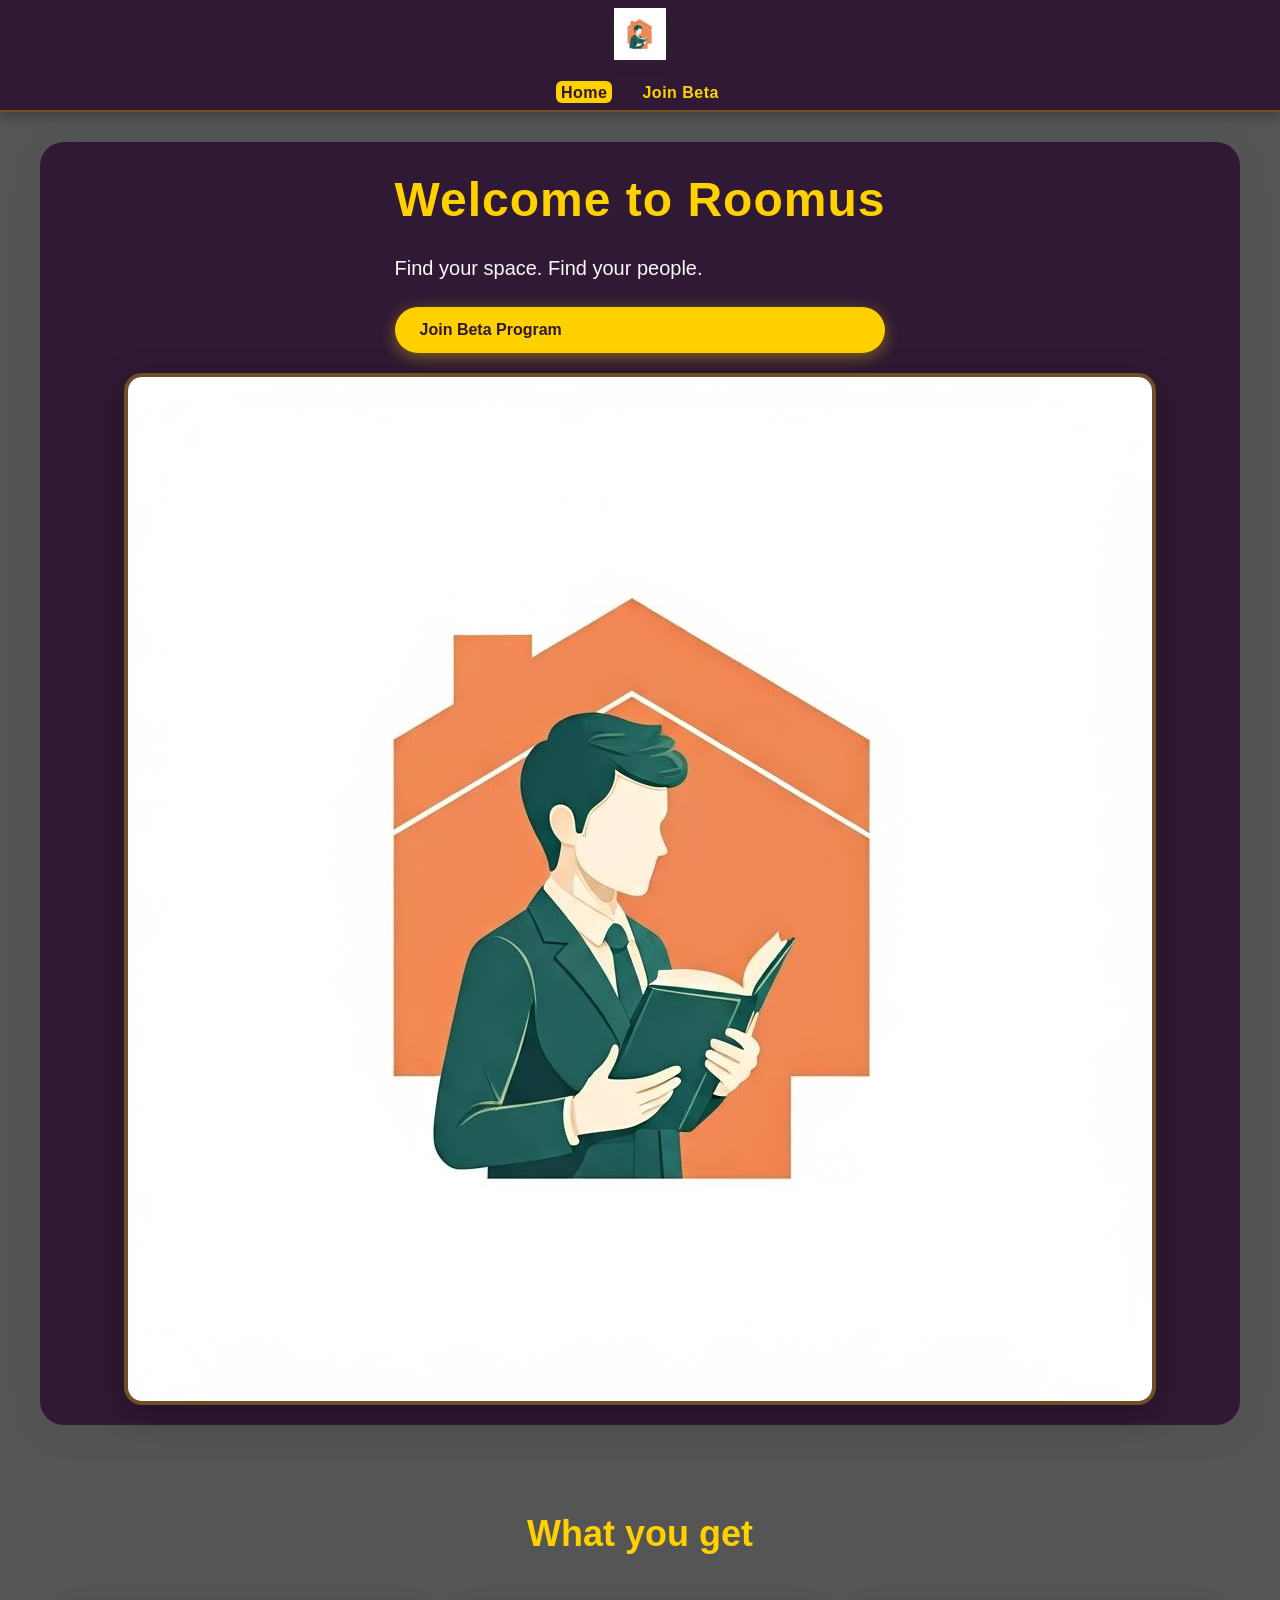
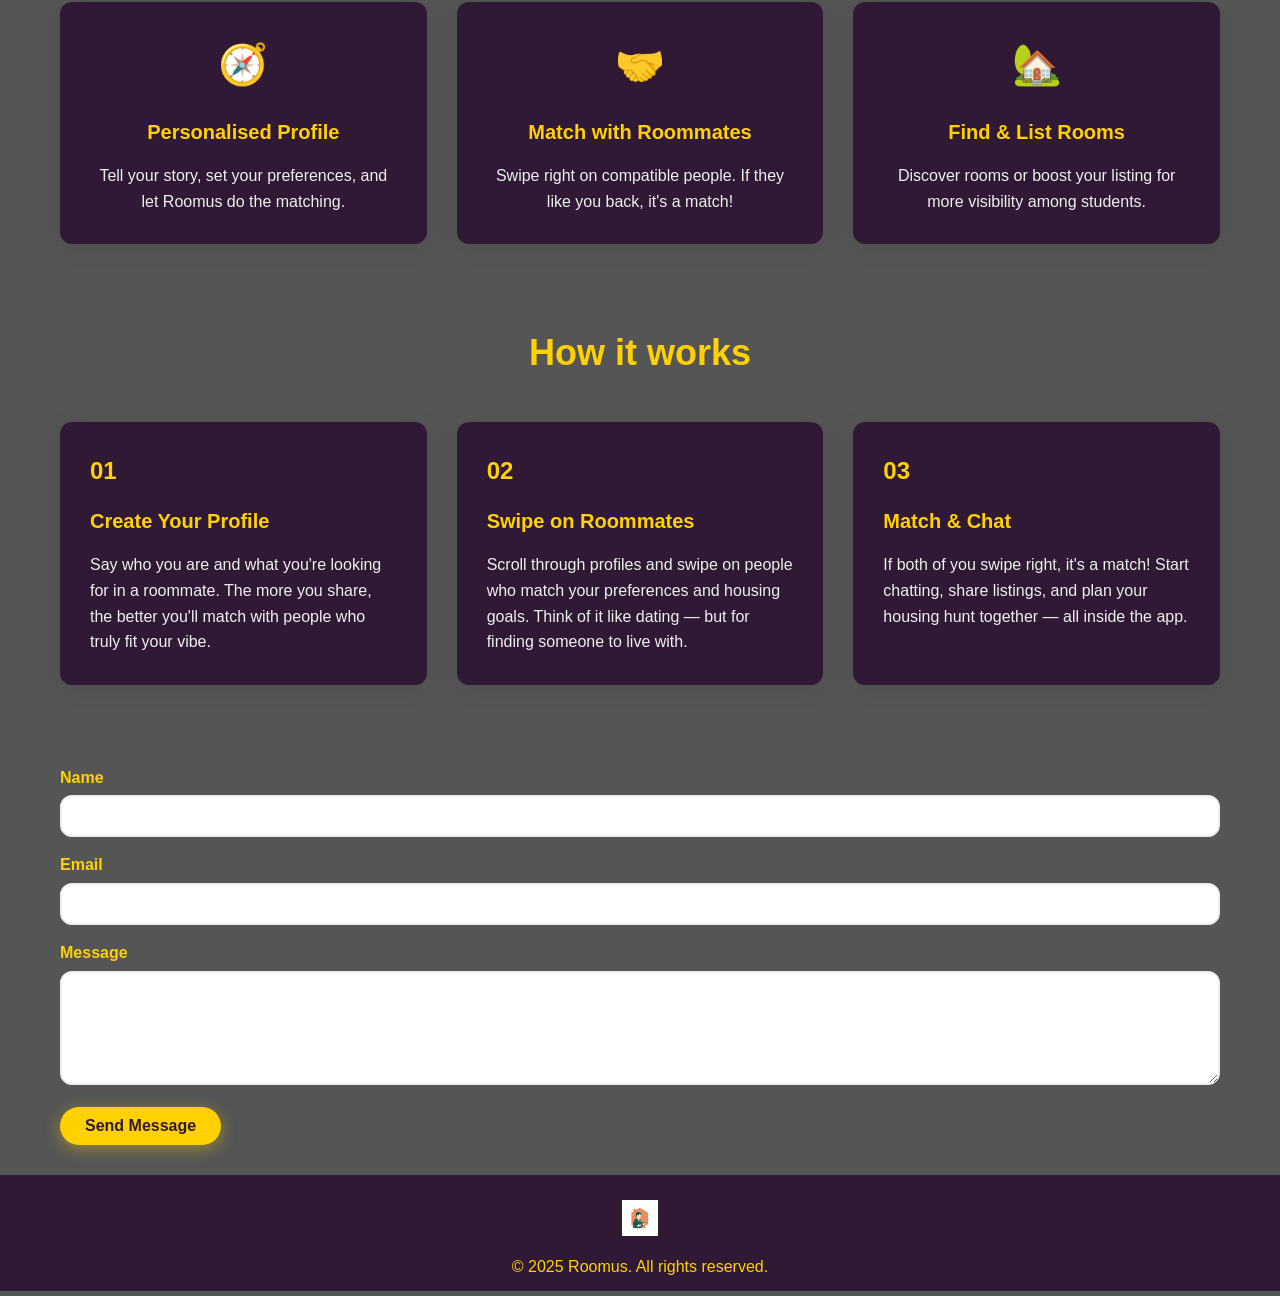
==== index.html @ a1d28437 "alles" ====
<!DOCTYPE html>
<html lang="en">
<head>
    <meta charset="UTF-8">
    <meta name="viewport" content="width=device-width, initial-scale=1.0">
    <title>Roomus | Home</title>
    <link rel="stylesheet" href="css/universal.css">
    <link rel="stylesheet" href="css/style.css">
</head>
<body>
    <header>
        <nav>
            <a href="index.html" class="logo">
                <img src="assets/sample_0 (2).jpg" alt="Roomus Logo">
            </a>
            <ul>
                <li><a href="index.html" class="active">Home</a></li>
                <li><a href="pages/joinbeta.html">Join Beta</a></li>
            </ul>
        </nav>
    </header>
    <main>
        <section class="hero">
            <div class="hero-content">
                <h1>Welcome to Roomus</h1>
                <p>Find your space. Find your people.</p>
                <a href="pages/joinbeta.html" class="cta-btn">Join Beta Program</a>
            </div>
            <img src="assets/sample_0 (2).jpg" alt="Modern Interior" class="hero-img">
        </section>

        <section class="features-section">
            <h2>What you get</h2>

            <div class="features-grid">
                <div class="feature-card">
                    <span class="feature-emoji">🧭</span>
                    <h4>Personalised Profile</h4>
                    <p>Tell your story, set your preferences, and let Roomus do the matching.</p>
                </div>
                <div class="feature-card">
                    <span class="feature-emoji">🤝</span>
                    <h4>Match with Roommates</h4>
                    <p>Swipe right on compatible people. If they like you back, it's a match!</p>
                </div>
                <div class="feature-card">
                    <span class="feature-emoji">🏡</span>
                    <h4>Find & List Rooms</h4>
                    <p>Discover rooms or boost your listing for more visibility among students.</p>
                </div>
            </div>
        </section>

        <section class="how-it-works">
            <h2>How it works</h2>
            <div class="steps-grid">
                <div class="step-card">
                    <div class="step-number">01</div>
                    <h4>Create Your Profile</h4>
                    <p>Say who you are and what you're looking for in a roommate. The more you share, the better you'll match with people who truly fit your vibe.</p>
                </div>
                <div class="step-card">
                    <div class="step-number">02</div>
                    <h4>Swipe on Roommates</h4>
                    <p>Scroll through profiles and swipe on people who match your preferences and housing goals. Think of it like dating — but for finding someone to live with.</p>
                </div>
                <div class="step-card">
                    <div class="step-number">03</div>
                    <h4>Match & Chat</h4>
                    <p>If both of you swipe right, it's a match! Start chatting, share listings, and plan your housing hunt together — all inside the app.</p>
                </div>
            </div>
        </section>

        <section class="contact-content">
            <div class="contact-form">
                <form id="contact-form">
                    <div class="form-group">
                        <label for="name">Name</label>
                        <input type="text" id="name" name="name" required>
                    </div>
                    <div class="form-group">
                        <label for="email-contact">Email</label>
                        <input type="email" id="email-contact" name="email" required>
                    </div>
                    <div class="form-group">
                        <label for="message">Message</label>
                        <textarea id="message" name="message" rows="5" required></textarea>
                    </div>
                    <button type="submit" class="cta-btn">Send Message</button>
                </form>
            </div>
        </section>
    </main>
    <footer>
        <img src="assets/sample_0 (2).jpg" alt="Roomus Logo" class="footer-logo">
        <p>&copy; 2025 Roomus. All rights reserved.</p>
    </footer>
    <script src="js/main.js" defer></script>
</body>
</html>
---- css/universal.css ----
:root {
    --primary: #ffd100;    /* Dark Blue */
    --accent: #ffd100;     /* Vibrant Yellow */
    --secondary: #4a1d96;  /* Deep Purple */
    --bg: #f9f9f9;
    --text: #ffd100;
    --white: #301934;
    --radius: 1.2rem;
    --shadow: 0 0.4rem 2.4rem rgba(0,0,0,0.08);
    --font-main: 'Segoe UI', Arial, sans-serif;
}

*,
*::before,
*::after {
    margin: 0;
    padding: 0;
    box-sizing: border-box;
}

html {
    font-size: 62.5%; /* Makes 1rem = 10px */
    scroll-behavior: smooth;
}

body {
    font-family: var(--font-main);
    background: #555555;
    color: var(--text);
    line-height: 1.6;
    font-size: 1.6rem;
    min-height: 100vh;
}

img {
    max-width: 100%;
    height: auto;
}

header {
    position: sticky;
    top: 0;
    z-index: 1000;
    background: var(--white);
}
---- css/style.css ----
header {
    box-shadow: 0 0.4rem 1.2rem rgba(0, 0, 0, 0.3);
    padding: 0.5rem 0;
    border-bottom: 0.2rem solid rgba(255, 209, 0, 0.3);
}

nav {
    max-width: 120rem;
    margin: 0 auto;
    display: flex;
    align-items: center;
    justify-content: space-between;
    padding: 0 2rem;
}

.logo img {
    height: 5.2rem;
    filter: drop-shadow(0 0.2rem 0.8rem rgba(47, 47, 47, 0.08));
}

nav ul {
    list-style: none;
    display: flex;
    gap: 2.5rem;
}

nav a {
    text-decoration: none;
    color: var(--accent);
    font-weight: 600;
    font-size: 1.6rem;
    letter-spacing: 0.05rem;
    padding: 0.25rem 0.5rem;
    border-radius: 0.6rem;
    transition: color 0.2s, background 0.2s;
}

nav a.active,
nav a:hover {
    color: #301934;
    background: var(--accent);
}

.hero {
    display: flex;
    align-items: center;
    justify-content: space-between;
    max-width: 120rem;
    margin: 3rem auto 2rem;
    background: var(--white);
    border-radius: 2.4rem;
    box-shadow: 0 0.8rem 3.2rem rgba(47, 47, 47, 0.10);
    padding: 3rem 2.5rem;
    gap: 3rem;
}

.hero-content {
    flex: 1;
    display: flex;
    flex-direction: column;
    justify-content: center;
}

.hero-content h1 {
    font-size: 4.8rem;
    margin-bottom: 1.2rem;
    font-weight: 800;
    letter-spacing: 0.1rem;
    color: var(--primary);
}

.hero-content p {
    font-size: 2rem;
    margin-bottom: 2.2rem;
    color: #f9f9f9;
    max-width: 50rem;
    line-height: 1.7;
}

.hero-content .cta-btn {
    display: inline-block;
    width: auto;
}

.cta-btn {
    background: var(--accent);
    color: #301934;
    padding: 1rem 2.5rem;
    border: none;
    border-radius: 3.2rem;
    font-size: 1.6rem;
    font-weight: bold;
    text-decoration: none;
    box-shadow: 0 0.4rem 1.6rem rgba(255, 209, 0, 0.4);
    transition: all 0.2s;
    cursor: pointer;
}

.cta-btn:hover {
    transform: translateY(-0.2rem);
    box-shadow: 0 0.6rem 2rem rgba(255, 209, 0, 0.6);
    background: #ffdb33;
}

.hero-img {
    flex: 1;
    max-width: 42rem;
    border-radius: 1.8rem;
    box-shadow: 0 0.8rem 3.2rem rgba(0, 0, 0, 0.3);
    border: 0.4rem solid rgba(255, 209, 0, 0.3);
}

/* Page Headers */
.page-header {
    text-align: center;
    padding: 4rem 2rem;
    background: var(--primary);
    color: var(--white);
    margin-bottom: 3rem;
}

.page-header h1 {
    font-size: 4rem;
    margin-bottom: 1rem;
}

.page-header p {
    font-size: 1.8rem;
}


/* Contact Form */
.contact-content {
    display: grid;
    max-width: 120rem;
    margin: 0 auto;
    padding: 0 2rem;
}


.form-group {
    margin-bottom: 1.5rem;
}

.form-group label {
    display: block;
    margin-bottom: 0.5rem;
    font-size: 1.6rem;
    font-weight: 600;
}

.form-group input,
.form-group textarea {
    width: 100%;
    padding: 1rem;
    border: 0.2rem solid #eee;
    border-radius: var(--radius);
    font-size: 1.6rem;
    background: #fff;
    color: #333;
}

footer {
    background: var(--white);
    color: var(text);
    text-align: center;
    padding: 2.5rem 0 1.2rem;
    margin-top: 3rem;
}

.footer-logo {
    height: 3.6rem;
    margin-bottom: 1rem;
}

/* Beta Form Styles */
.beta-content {
    max-width: 80rem;
    margin: 0 auto;
    padding: 0 2rem;
}

.beta-form {
    background: var(--white);
    padding: 3rem;
    border-radius: var(--radius);
    box-shadow: var(--shadow);
}

.form-intro {
    font-size: 1.8rem;
    color: #f0f0f0;
    margin-bottom: 2.5rem;
}

.beta-form .form-group {
    margin-bottom: 2rem;
}

.beta-form label {
    display: block;
    margin-bottom: 0.8rem;
    font-size: 1.6rem;
    font-weight: 600;
    color: var(--accent);
}

.beta-form input,
.beta-form select,
.beta-form textarea {
    width: 100%;
    padding: 1.2rem;
    border: 0.2rem solid #eee;
    border-radius: var(--radius);
    font-size: 1.6rem;
    transition: border-color 0.2s;
    background: #fff;
    color: #333;
}

.beta-form select {
    background-color: #fff;
    cursor: pointer;
}

.beta-form input:focus,
.beta-form select:focus,
.beta-form textarea:focus {
    outline: none;
    border-color: var(--accent);
}

.beta-form .cta-btn {
    width: 100%;
    margin-top: 1rem;
    padding: 1.5rem;
    font-size: 1.8rem;
}

/* Preview Section */
.preview-section {
    max-width: 120rem;
    margin: 6rem auto;
    text-align: center;
    padding: 0 2rem;
}

.preview-header h2 {
    color: var(--secondary);
    font-size: 2.4rem;
    margin-bottom: 1.6rem;
}

.preview-titles h3 {
    font-size: 4rem;
    color: var(--primary);
    line-height: 1.2;
    margin-bottom: 1rem;
}

.preview-header p {
    font-size: 2rem;
    color: #555;
    margin-bottom: 2.5rem;
}

/* Features Section */
.features-section {
    max-width: 120rem;
    margin: 8rem auto;
    padding: 0 2rem;
    text-align: center;
}

.features-section h2 {
    font-size: 3.6rem;
    color: var(--primary);
    margin-bottom: 1rem;
}

.features-section h3 {
    font-size: 2rem;
    color: var(--secondary);
    margin-bottom: 4rem;
}

.features-grid {
    display: grid;
    grid-template-columns: repeat(auto-fit, minmax(28rem, 1fr));
    gap: 3rem;
    margin-top: 4rem;
}

.feature-card {
    background: var(--white);
    padding: 3rem;
    border-radius: var(--radius);
    box-shadow: var(--shadow);
    transition: transform 0.2s;
}

.feature-card:hover {
    transform: translateY(-0.5rem);
}

.feature-emoji {
    font-size: 4rem;
    margin-bottom: 2rem;
    display: block;
}

.feature-card h4 {
    font-size: 2rem;
    color: var(--accent);
    margin-bottom: 1.5rem;
}

.feature-card p {
    font-size: 1.6rem;
    color: #f0f0f0;
}

/* How it works Section */
.how-it-works {
    max-width: 120rem;
    margin: 8rem auto;
    padding: 0 2rem;
    text-align: center;
}

.how-it-works h2 {
    font-size: 3.6rem;
    color: var(--primary);
    margin-bottom: 1rem;
}

.how-it-works h3 {
    font-size: 2rem;
    color: var(--secondary);
    margin-bottom: 4rem;
}

.steps-grid {
    display: grid;
    grid-template-columns: repeat(auto-fit, minmax(30rem, 1fr));
    gap: 3rem;
    margin-top: 4rem;
}

.step-card {
    background: var(--white);
    padding: 3rem;
    border-radius: var(--radius);
    box-shadow: var(--shadow);
    text-align: left;
}

.step-number {
    font-size: 2.4rem;
    font-weight: 800;
    color: var(--accent);
    margin-bottom: 1.5rem;
}

.step-card h4 {
    font-size: 2rem;
    color: var(--accent);
    margin-bottom: 1.5rem;
}

.step-card p {
    font-size: 1.6rem;
    color: #f0f0f0;
    line-height: 1.6;
}

@media (max-width: 90rem) { /* 900px */
    .hero {
        flex-direction: column;
        padding: 2rem 1rem;
        gap: 2rem;
    }
    
    .hero-img {
        max-width: 100%;
    }
    
    nav {
        flex-direction: column;
        gap: 1rem;
        padding: 0 1rem;
    }
}

@media (max-width: 76.8rem) { /* 768px */
    .contact-content {
        grid-template-columns: 1fr;
    }
    
    .services-grid {
        grid-template-columns: 1fr;
    }
    
    html {
        font-size: 56.25%; /* Makes 1rem = 9px */
    }
}

@media (max-width: 48rem) { /* 480px */
    html {
        font-size: 50%; /* Makes 1rem = 8px */
    }
}
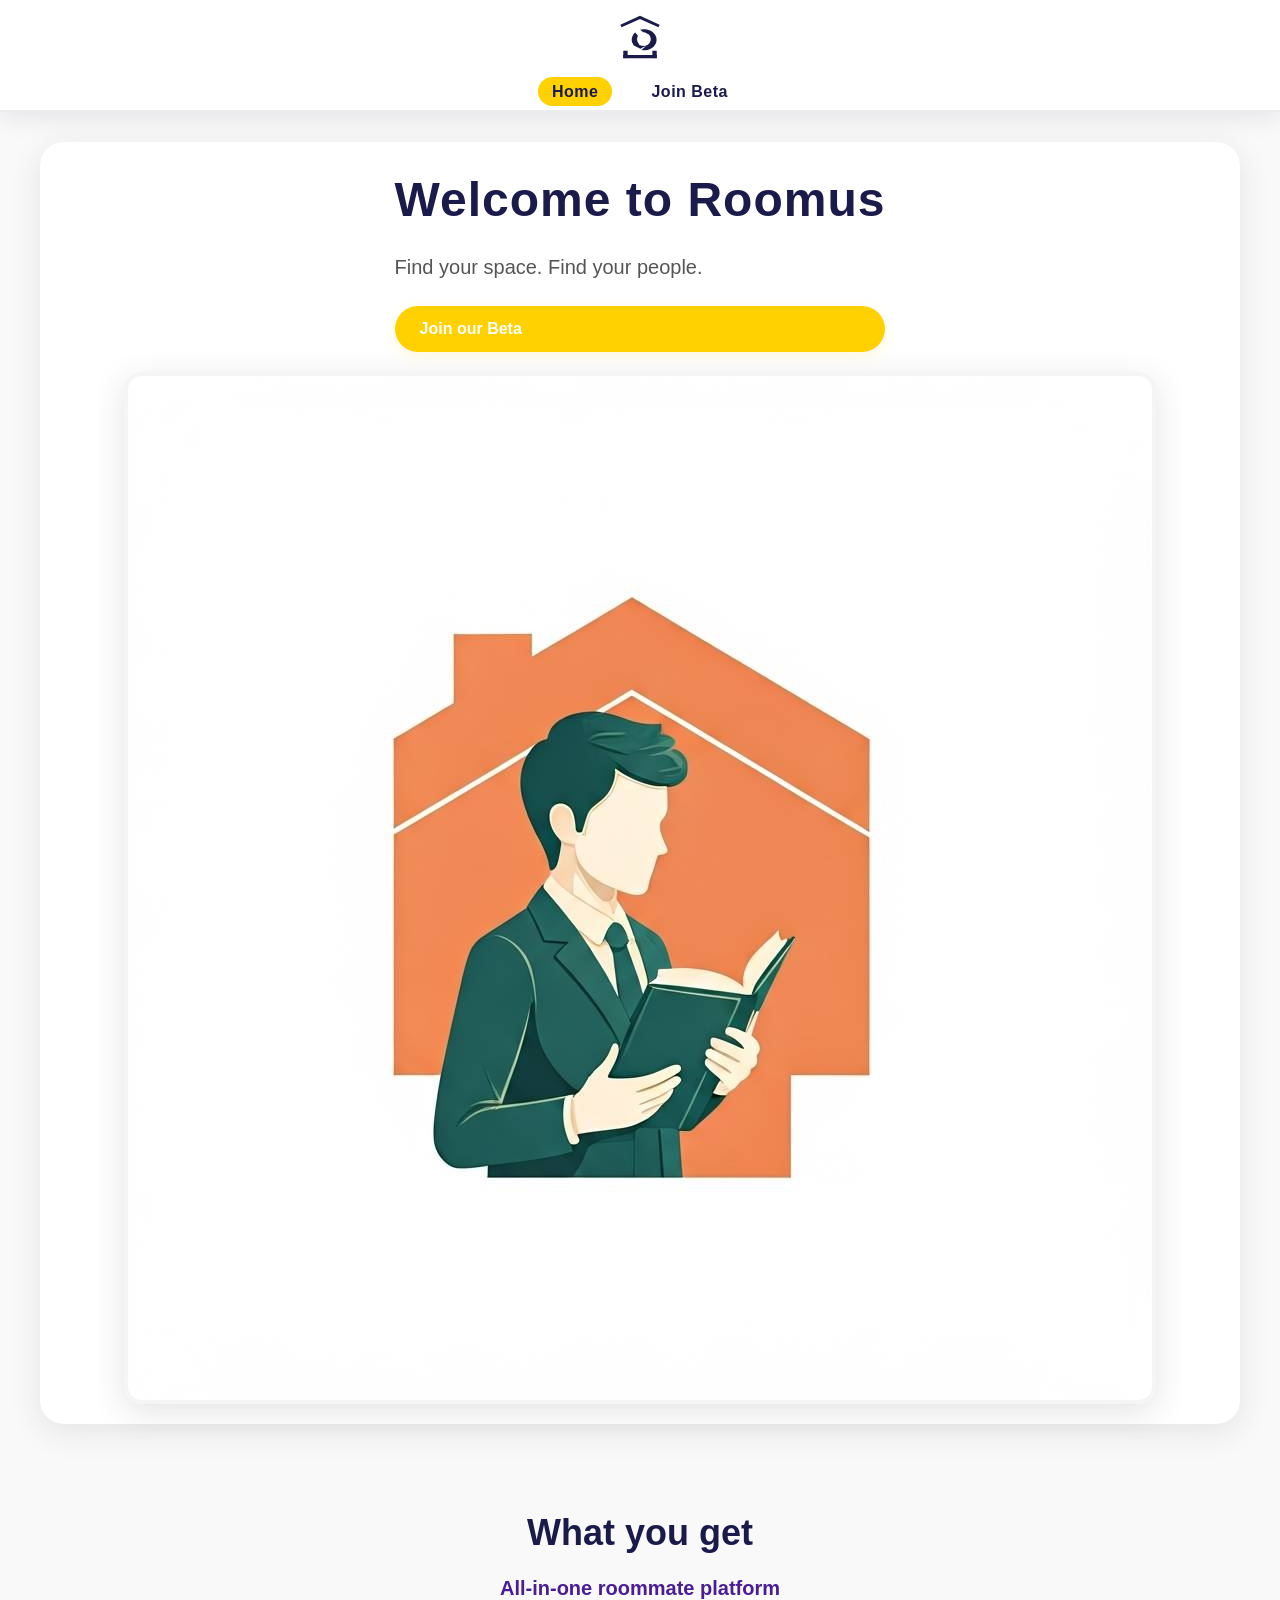
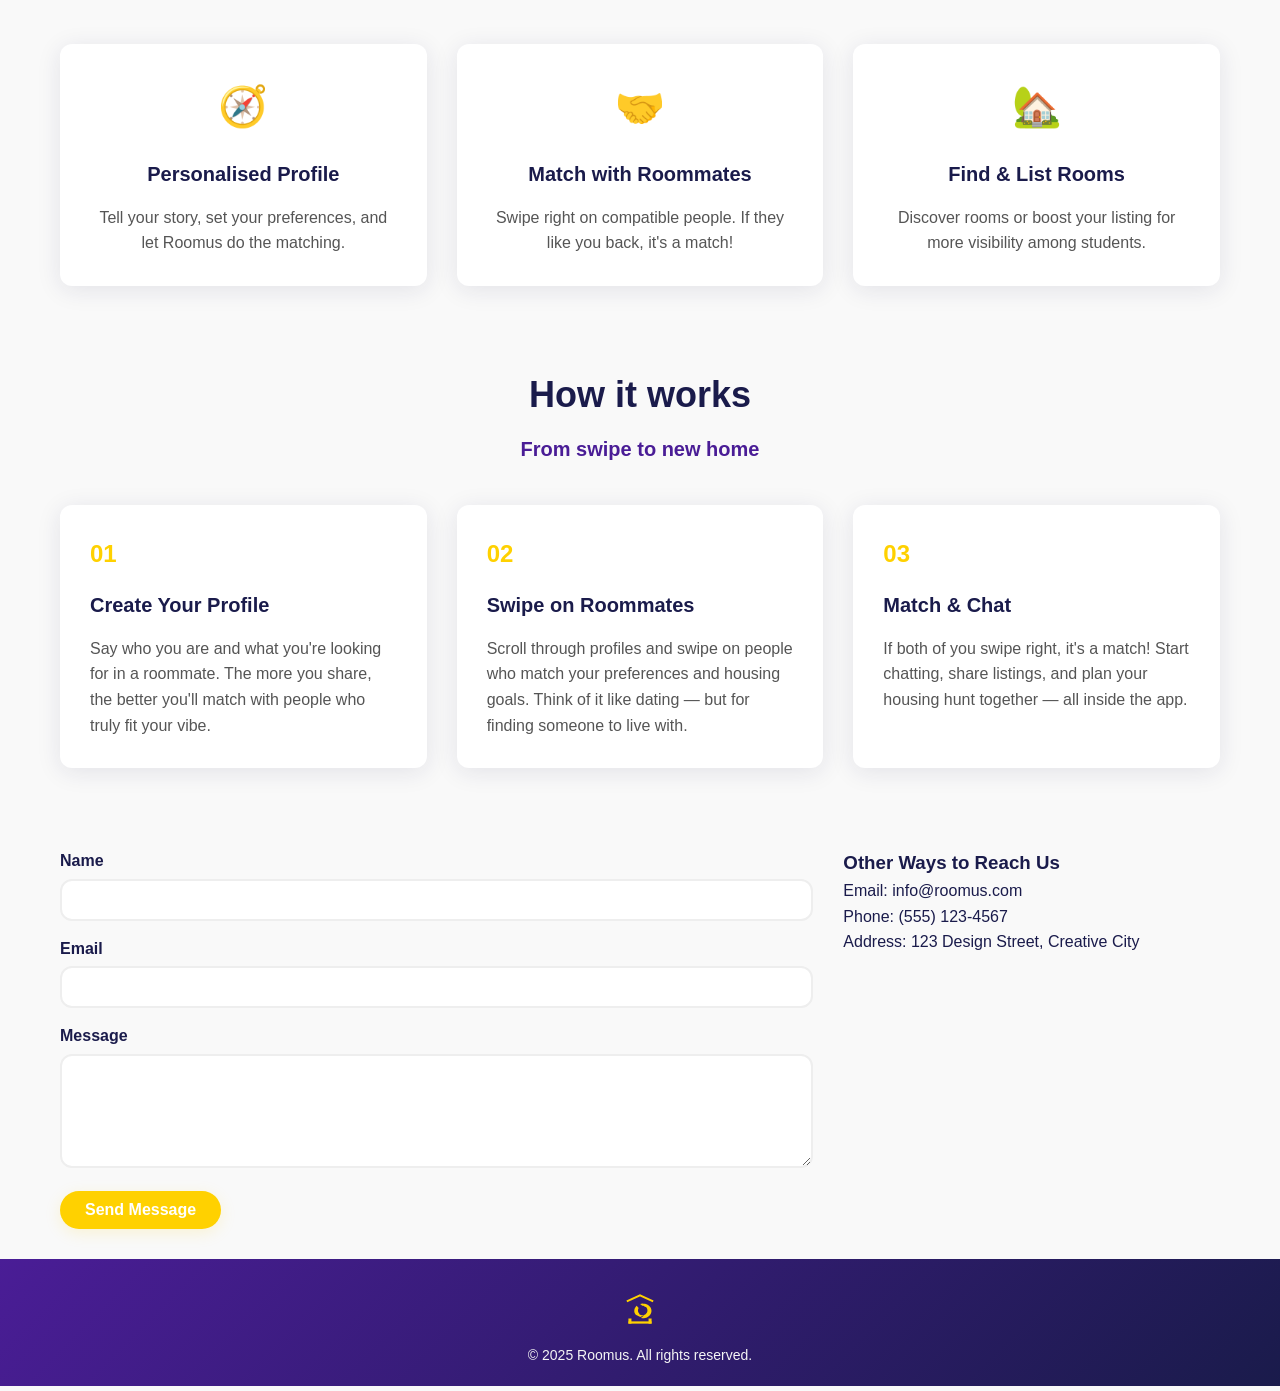
==== commit 99668f8b: "style(header-footer): restyle nav + footer with SVG mark" ====
--- a/index.html
+++ b/index.html
@@ -1,4 +1,4 @@
-<!DOCTYPE html>
+    <!DOCTYPE html>
 <html lang="en">
 <head>
     <meta charset="UTF-8">
@@ -6,12 +6,20 @@
     <title>Roomus | Home</title>
     <link rel="stylesheet" href="css/universal.css">
     <link rel="stylesheet" href="css/style.css">
+    <link rel="icon" href="assets/favicon.svg" type="image/svg+xml">
 </head>
 <body>
     <header>
         <nav>
             <a href="index.html" class="logo">
-                <img src="assets/sample_0 (2).jpg" alt="Roomus Logo">
+<svg xmlns="http://www.w3.org/2000/svg" viewBox="0 0 64 64" data-roomus="mark" role="img">
+  <title>Roomus mark</title>
+  <path d="M8.56 18.56 L32 7.85 L55.44 18.56" fill="none" stroke="currentColor" stroke-width="3.5" stroke-linecap="butt" stroke-linejoin="miter"/>
+  <path fill="currentColor" d="M32.12 23.11 L34.18 22.64 L36.3 22.42 L38.43 22.45 L40.54 22.73 L42.58 23.26 L44.52 24.03 L46.31 25.02 L47.92 26.21 L49.32 27.58 L50.48 29.1 L51.38 30.74 L52.01 32.48 L52.34 34.27 L52.38 36.08 L52.12 37.88 L51.57 39.63 L50.73 41.3 L49.63 42.86 L48.29 44.27 L46.73 45.5 L44.98 46.54 L43.08 47.37 L41.06 47.96 L38.96 48.3 L36.83 48.4 L33.6 48.0 L39.6 43.2 L35.2 44.8 L32.48 46.4 L24.4 42.4 L22.47 39.2 L21.99 37.43 L21.8 35.63 L21.91 33.82 L22.32 32.04 L23.02 30.32 L23.99 28.7 L25.21 27.22 L26.09 26.37 L29.53 30.4 L29.01 31.45 L28.65 32.57 L28.45 33.72 L28.41 34.89 L28.53 36.06 L28.81 37.2 L29.25 38.28 L29.84 39.3 L30.56 40.22 L30.83 41.03 L31.26 41.72 L32.35 42.27 L33.78 42.67 L35.28 42.92 L36.8 43.0 L37.97 42.92 L39.12 42.67 L40.22 42.27 L41.25 41.72 L42.2 41.03 L43.04 40.22 L43.76 39.3 L44.35 38.28 L44.79 37.2 L45.07 36.06 L45.19 34.89 L45.15 33.72 L44.95 32.57 L44.59 31.45 L44.07 30.4 L43.42 29.43 L42.64 28.56 L40.36 27.8 L39.64 27.18 L38.87 26.71 L38.06 26.38 L37.22 26.22 L36.21 26.22 L36.07 26.23 Z"/>
+  <path fill="currentColor" d="M11.4 54 L52.6 54 L52.6 58 L11.4 58 Z"/>
+  <path fill="currentColor" d="M11.4 48.9 L16.8 48.9 L16.8 58 L11.4 58 Z"/>
+  <path fill="currentColor" d="M47.2 48.9 L52.6 48.9 L52.6 58 L47.2 58 Z"/>
+</svg><img src="assets/roomus-logo-small.png" alt="Roomus Logo" class="logo-fallback" onerror="this.remove()">
             </a>
             <ul>
                 <li><a href="index.html" class="active">Home</a></li>
@@ -24,14 +32,14 @@
             <div class="hero-content">
                 <h1>Welcome to Roomus</h1>
                 <p>Find your space. Find your people.</p>
-                <a href="pages/joinbeta.html" class="cta-btn">Join Beta Program</a>
+                <a href="pages/joinbeta.html" class="cta-btn">Join our Beta</a>
             </div>
             <img src="assets/sample_0 (2).jpg" alt="Modern Interior" class="hero-img">
         </section>
 
         <section class="features-section">
             <h2>What you get</h2>
-
+            <h3>All-in-one roommate platform</h3>
             <div class="features-grid">
                 <div class="feature-card">
                     <span class="feature-emoji">🧭</span>
@@ -53,6 +61,7 @@
 
         <section class="how-it-works">
             <h2>How it works</h2>
+            <h3>From swipe to new home</h3>
             <div class="steps-grid">
                 <div class="step-card">
                     <div class="step-number">01</div>
@@ -90,11 +99,24 @@
                     <button type="submit" class="cta-btn">Send Message</button>
                 </form>
             </div>
+            <div class="contact-info">
+                <h3>Other Ways to Reach Us</h3>
+                <p>Email: info@roomus.com</p>
+                <p>Phone: (555) 123-4567</p>
+                <p>Address: 123 Design Street, Creative City</p>
+            </div>
         </section>
     </main>
     <footer>
-        <img src="assets/sample_0 (2).jpg" alt="Roomus Logo" class="footer-logo">
-        <p>&copy; 2025 Roomus. All rights reserved.</p>
+        <span class="footer-mark"><svg xmlns="http://www.w3.org/2000/svg" viewBox="0 0 64 64" data-roomus="mark" role="img">
+  <title>Roomus mark</title>
+  <path d="M8.56 18.56 L32 7.85 L55.44 18.56" fill="none" stroke="currentColor" stroke-width="3.5" stroke-linecap="butt" stroke-linejoin="miter"/>
+  <path fill="currentColor" d="M32.12 23.11 L34.18 22.64 L36.3 22.42 L38.43 22.45 L40.54 22.73 L42.58 23.26 L44.52 24.03 L46.31 25.02 L47.92 26.21 L49.32 27.58 L50.48 29.1 L51.38 30.74 L52.01 32.48 L52.34 34.27 L52.38 36.08 L52.12 37.88 L51.57 39.63 L50.73 41.3 L49.63 42.86 L48.29 44.27 L46.73 45.5 L44.98 46.54 L43.08 47.37 L41.06 47.96 L38.96 48.3 L36.83 48.4 L33.6 48.0 L39.6 43.2 L35.2 44.8 L32.48 46.4 L24.4 42.4 L22.47 39.2 L21.99 37.43 L21.8 35.63 L21.91 33.82 L22.32 32.04 L23.02 30.32 L23.99 28.7 L25.21 27.22 L26.09 26.37 L29.53 30.4 L29.01 31.45 L28.65 32.57 L28.45 33.72 L28.41 34.89 L28.53 36.06 L28.81 37.2 L29.25 38.28 L29.84 39.3 L30.56 40.22 L30.83 41.03 L31.26 41.72 L32.35 42.27 L33.78 42.67 L35.28 42.92 L36.8 43.0 L37.97 42.92 L39.12 42.67 L40.22 42.27 L41.25 41.72 L42.2 41.03 L43.04 40.22 L43.76 39.3 L44.35 38.28 L44.79 37.2 L45.07 36.06 L45.19 34.89 L45.15 33.72 L44.95 32.57 L44.59 31.45 L44.07 30.4 L43.42 29.43 L42.64 28.56 L40.36 27.8 L39.64 27.18 L38.87 26.71 L38.06 26.38 L37.22 26.22 L36.21 26.22 L36.07 26.23 Z"/>
+  <path fill="currentColor" d="M11.4 54 L52.6 54 L52.6 58 L11.4 58 Z"/>
+  <path fill="currentColor" d="M11.4 48.9 L16.8 48.9 L16.8 58 L11.4 58 Z"/>
+  <path fill="currentColor" d="M47.2 48.9 L52.6 48.9 L52.6 58 L47.2 58 Z"/>
+</svg></span><img src="assets/roomus-logo-small.png" alt="Roomus Logo" class="logo-fallback" onerror="this.remove()">
+        <p>&copy; <span id="year">2025</span> Roomus. All rights reserved.</p>
     </footer>
     <script src="js/main.js" defer></script>
 </body>
--- a/css/universal.css
+++ b/css/universal.css
@@ -1,12 +1,29 @@
 :root {
-    --primary: #ffd100;    /* Dark Blue */
-    --accent: #ffd100;     /* Vibrant Yellow */
-    --secondary: #4a1d96;  /* Deep Purple */
+    --primary: #1a1b4b;
+    --accent: #ffd100;
+    --secondary: #4a1d96;
     --bg: #f9f9f9;
-    --text: #ffd100;
-    --white: #301934;
+    --surface: #ffffff;
+    --surface-alt: #f5f5f5;
+    --border: #ececec;
+    --border-strong: #eeeeee;
+    --muted: #555555;
+    --text: #1a1b4b;
+    --white: #ffffff;
+    --space-1: 0.8rem;
+    --space-2: 1.6rem;
+    --space-3: 2.4rem;
+    --space-4: 3.2rem;
+    --radius-sm: 0.8rem;
     --radius: 1.2rem;
-    --shadow: 0 0.4rem 2.4rem rgba(0,0,0,0.08);
+    --radius-lg: 2.4rem;
+    --shadow-sm: 0 0.2rem 1rem rgba(26,27,75,.08);
+    --shadow: 0 0.4rem 2.4rem rgba(26,27,75,.10);
+    --shadow-md: 0 0.4rem 2.4rem rgba(26,27,75,.10);
+    --shadow-lg: 0 0.8rem 3.2rem rgba(26,27,75,.13);
+    --dur-fast: 150ms;
+    --dur-med: 250ms;
+    --ease-out: cubic-bezier(.2,.7,.2,1);
     --font-main: 'Segoe UI', Arial, sans-serif;
 }
 
@@ -25,7 +42,7 @@
 
 body {
     font-family: var(--font-main);
-    background: #555555;
+    background: var(--bg);
     color: var(--text);
     line-height: 1.6;
     font-size: 1.6rem;
@@ -42,4 +59,60 @@
     top: 0;
     z-index: 1000;
     background: var(--white);
-}+}
+
+:focus-visible {
+    outline: 0.3rem solid var(--primary);
+    outline-offset: 0.2rem;
+}
+
+::selection {
+    background: var(--accent);
+    color: var(--primary);
+}
+
+::-webkit-scrollbar {
+    width: 1.2rem;
+}
+
+::-webkit-scrollbar-track {
+    background: var(--surface-alt);
+}
+
+::-webkit-scrollbar-thumb {
+    background: var(--secondary);
+    border-radius: var(--radius);
+}
+
+/* JS-hook classes (defined here and nowhere else) */
+header {
+    transition: box-shadow var(--dur-fast) var(--ease-out);
+}
+
+header.is-scrolled {
+    box-shadow: var(--shadow-md);
+}
+
+html.js [data-reveal] {
+    opacity: 0;
+    transform: translateY(1.6rem);
+    transition: opacity var(--dur-med) var(--ease-out), transform var(--dur-med) var(--ease-out);
+}
+
+html.js [data-reveal].is-visible {
+    opacity: 1;
+    transform: none;
+}
+
+@media (prefers-reduced-motion: reduce) {
+    html {
+        scroll-behavior: auto !important;
+    }
+
+    *,
+    *::before,
+    *::after {
+        animation: none !important;
+        transition: none !important;
+    }
+}
--- a/css/style.css
+++ b/css/style.css
@@ -1,7 +1,10 @@
 header {
-    box-shadow: 0 0.4rem 1.2rem rgba(0, 0, 0, 0.3);
+    box-shadow: var(--shadow);
     padding: 0.5rem 0;
-    border-bottom: 0.2rem solid rgba(255, 209, 0, 0.3);
+    border-bottom: 0.2rem solid var(--border);
+    background: rgba(255, 255, 255, 0.88);
+    -webkit-backdrop-filter: blur(1.2rem) saturate(1.2);
+    backdrop-filter: blur(1.2rem) saturate(1.2);
 }
 
 nav {
@@ -13,9 +16,20 @@
     padding: 0 2rem;
 }
 
-.logo img {
+.logo {
+    color: var(--primary);
+    display: inline-flex;
+    align-items: center;
+}
+
+.logo svg {
     height: 5.2rem;
-    filter: drop-shadow(0 0.2rem 0.8rem rgba(47, 47, 47, 0.08));
+    width: auto;
+    display: block;
+}
+
+.logo-fallback {
+    display: none;
 }
 
 nav ul {
@@ -26,18 +40,22 @@
 
 nav a {
     text-decoration: none;
-    color: var(--accent);
+    color: var(--primary);
     font-weight: 600;
     font-size: 1.6rem;
     letter-spacing: 0.05rem;
-    padding: 0.25rem 0.5rem;
-    border-radius: 0.6rem;
+    padding: 0.6rem 1.4rem;
+    border-radius: 2rem;
     transition: color 0.2s, background 0.2s;
 }
 
-nav a.active,
 nav a:hover {
-    color: #301934;
+    background: var(--surface-alt);
+    color: var(--primary);
+}
+
+nav a.active {
+    color: var(--primary);
     background: var(--accent);
 }
 
@@ -72,42 +90,35 @@
 .hero-content p {
     font-size: 2rem;
     margin-bottom: 2.2rem;
-    color: #f9f9f9;
+    color: #555555;
     max-width: 50rem;
     line-height: 1.7;
 }
 
-.hero-content .cta-btn {
-    display: inline-block;
-    width: auto;
-}
-
 .cta-btn {
     background: var(--accent);
-    color: #301934;
+    color: var(--white);
     padding: 1rem 2.5rem;
     border: none;
     border-radius: 3.2rem;
     font-size: 1.6rem;
     font-weight: bold;
     text-decoration: none;
-    box-shadow: 0 0.4rem 1.6rem rgba(255, 209, 0, 0.4);
+    box-shadow: 0 0.4rem 1.6rem rgba(255, 209, 0, 0.15);
     transition: all 0.2s;
-    cursor: pointer;
 }
 
 .cta-btn:hover {
     transform: translateY(-0.2rem);
-    box-shadow: 0 0.6rem 2rem rgba(255, 209, 0, 0.6);
-    background: #ffdb33;
+    box-shadow: 0 0.6rem 2rem rgba(255, 209, 0, 0.2);
 }
 
 .hero-img {
     flex: 1;
     max-width: 42rem;
     border-radius: 1.8rem;
-    box-shadow: 0 0.8rem 3.2rem rgba(0, 0, 0, 0.3);
-    border: 0.4rem solid rgba(255, 209, 0, 0.3);
+    box-shadow: 0 0.8rem 3.2rem rgba(47, 47, 47, 0.13);
+    border: 0.4rem solid #f5f5f5;
 }
 
 /* Page Headers */
@@ -132,11 +143,12 @@
 /* Contact Form */
 .contact-content {
     display: grid;
+    grid-template-columns: 2fr 1fr;
+    gap: 3rem;
     max-width: 120rem;
     margin: 0 auto;
     padding: 0 2rem;
 }
-
 
 .form-group {
     margin-bottom: 1.5rem;
@@ -153,24 +165,33 @@
 .form-group textarea {
     width: 100%;
     padding: 1rem;
-    border: 0.2rem solid #eee;
+    border: 0.2rem solid #eeeeee;
     border-radius: var(--radius);
     font-size: 1.6rem;
-    background: #fff;
-    color: #333;
 }
 
 footer {
-    background: var(--white);
-    color: var(text);
+    background: linear-gradient(135deg, var(--secondary), var(--primary));
+    color: var(--white);
     text-align: center;
-    padding: 2.5rem 0 1.2rem;
+    padding: 3.2rem 2rem 2rem;
     margin-top: 3rem;
 }
 
-.footer-logo {
+.footer-mark {
+    color: var(--accent);
+    display: inline-block;
+}
+
+.footer-mark svg {
     height: 3.6rem;
-    margin-bottom: 1rem;
+    width: auto;
+}
+
+footer p {
+    color: var(--surface-alt);
+    margin-top: 1rem;
+    font-size: 1.4rem;
 }
 
 /* Beta Form Styles */
@@ -189,7 +210,7 @@
 
 .form-intro {
     font-size: 1.8rem;
-    color: #f0f0f0;
+    color: var(--text);
     margin-bottom: 2.5rem;
 }
 
@@ -202,7 +223,7 @@
     margin-bottom: 0.8rem;
     font-size: 1.6rem;
     font-weight: 600;
-    color: var(--accent);
+    color: var(--primary);
 }
 
 .beta-form input,
@@ -210,16 +231,14 @@
 .beta-form textarea {
     width: 100%;
     padding: 1.2rem;
-    border: 0.2rem solid #eee;
+    border: 0.2rem solid #eeeeee;
     border-radius: var(--radius);
     font-size: 1.6rem;
     transition: border-color 0.2s;
-    background: #fff;
-    color: #333;
 }
 
 .beta-form select {
-    background-color: #fff;
+    background-color: var(--white);
     cursor: pointer;
 }
 
@@ -260,7 +279,7 @@
 
 .preview-header p {
     font-size: 2rem;
-    color: #555;
+    color: #555555;
     margin-bottom: 2.5rem;
 }
 
@@ -311,13 +330,13 @@
 
 .feature-card h4 {
     font-size: 2rem;
-    color: var(--accent);
+    color: var(--primary);
     margin-bottom: 1.5rem;
 }
 
 .feature-card p {
     font-size: 1.6rem;
-    color: #f0f0f0;
+    color: #555555;
 }
 
 /* How it works Section */
@@ -364,13 +383,13 @@
 
 .step-card h4 {
     font-size: 2rem;
-    color: var(--accent);
+    color: var(--primary);
     margin-bottom: 1.5rem;
 }
 
 .step-card p {
     font-size: 1.6rem;
-    color: #f0f0f0;
+    color: #555555;
     line-height: 1.6;
 }
 
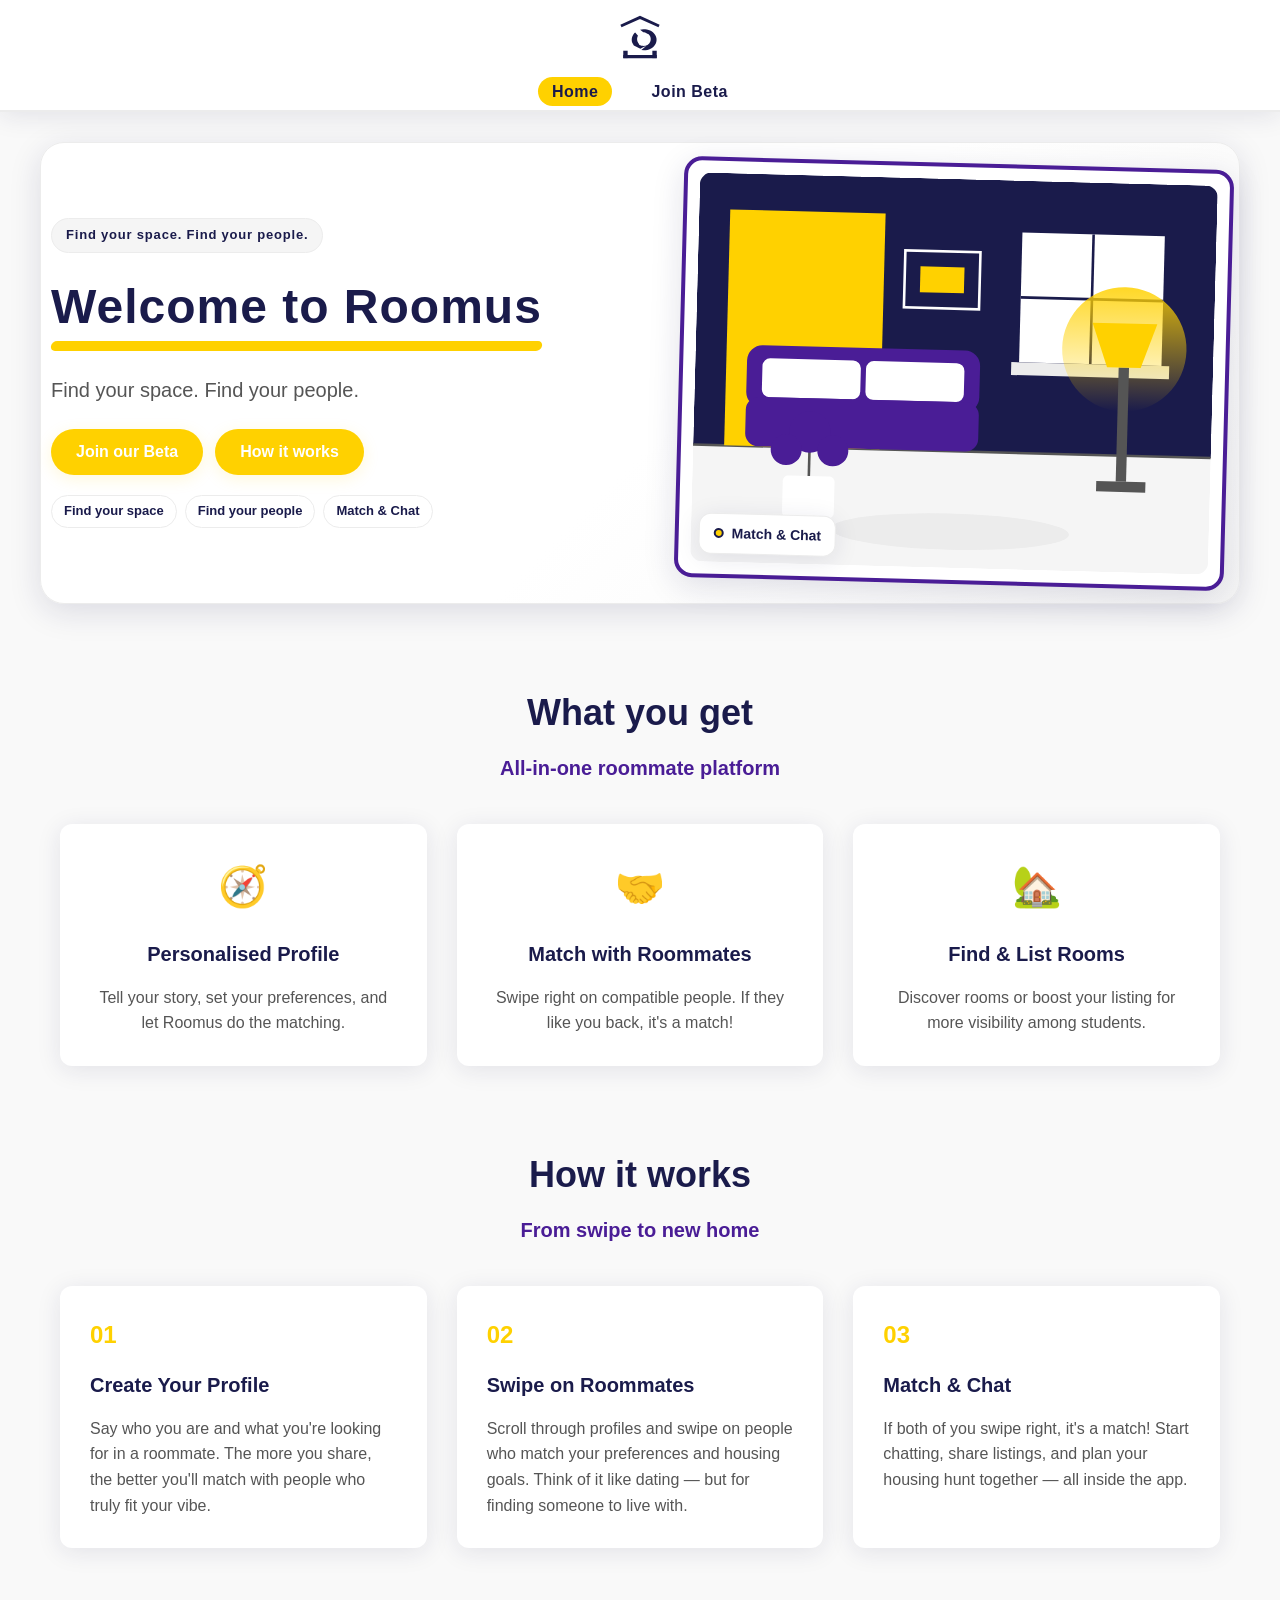
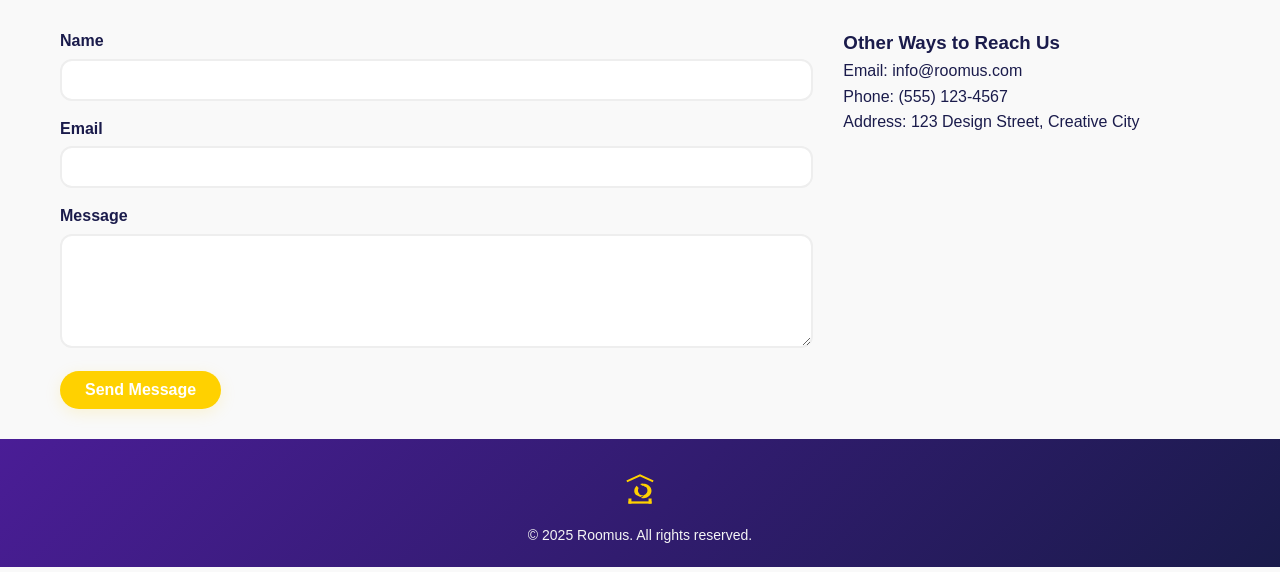
==== commit 8e11805f: "style(hero): rebuild hero around SVG scene + CTA hierarchy" ====
--- a/index.html
+++ b/index.html
@@ -30,11 +30,23 @@
     <main>
         <section class="hero">
             <div class="hero-content">
+                <p class="hero-eyebrow">Find your space. Find your people.</p>
                 <h1>Welcome to Roomus</h1>
-                <p>Find your space. Find your people.</p>
-                <a href="pages/joinbeta.html" class="cta-btn">Join our Beta</a>
+                <p class="hero-sub">Find your space. Find your people.</p>
+                <div class="hero-ctas">
+                    <a href="pages/joinbeta.html" class="cta-btn cta-primary">Join our Beta</a>
+                    <a href="#how" class="cta-btn cta-ghost">How it works</a>
+                </div>
+                <ul class="hero-chips">
+                    <li>Find your space</li>
+                    <li>Find your people</li>
+                    <li>Match &amp; Chat</li>
+                </ul>
             </div>
-            <img src="assets/sample_0 (2).jpg" alt="Modern Interior" class="hero-img">
+            <figure class="hero-frame">
+                <img src="assets/hero-room.svg" alt="" aria-hidden="true">
+                <figcaption class="match-card"><span class="match-dot"></span>Match &amp; Chat</figcaption>
+            </figure>
         </section>
 
         <section class="features-section">
--- a/css/style.css
+++ b/css/style.css
@@ -60,14 +60,15 @@
 }
 
 .hero {
-    display: flex;
+    display: grid;
+    grid-template-columns: 1.05fr 0.95fr;
     align-items: center;
-    justify-content: space-between;
     max-width: 120rem;
     margin: 3rem auto 2rem;
-    background: var(--white);
+    background: linear-gradient(135deg, var(--surface) 55%, var(--surface-alt) 100%);
+    border: 0.1rem solid var(--border);
     border-radius: 2.4rem;
-    box-shadow: 0 0.8rem 3.2rem rgba(47, 47, 47, 0.10);
+    box-shadow: var(--shadow-lg);
     padding: 3rem 2.5rem;
     gap: 3rem;
 }
@@ -79,7 +80,24 @@
     justify-content: center;
 }
 
+.hero-eyebrow {
+    display: inline-block;
+    align-self: flex-start;
+    font-size: 1.3rem;
+    font-weight: 700;
+    letter-spacing: 0.08rem;
+    color: var(--primary);
+    background: var(--surface-alt);
+    border: 0.1rem solid var(--border);
+    border-radius: 2rem;
+    padding: 0.6rem 1.4rem;
+    margin-bottom: 1.6rem;
+}
+
 .hero-content h1 {
+    position: relative;
+    display: inline-block;
+    align-self: flex-start;
     font-size: 4.8rem;
     margin-bottom: 1.2rem;
     font-weight: 800;
@@ -87,12 +105,104 @@
     color: var(--primary);
 }
 
-.hero-content p {
+.hero-content h1::after {
+    content: "";
+    position: absolute;
+    left: 0;
+    bottom: -0.6rem;
+    width: 100%;
+    height: 1rem;
+    background: var(--accent);
+    border-radius: 0.6rem;
+    transform: skewX(-12deg);
+}
+
+.hero-sub {
     font-size: 2rem;
     margin-bottom: 2.2rem;
-    color: #555555;
+    margin-top: 1.6rem;
+    color: var(--muted);
     max-width: 50rem;
     line-height: 1.7;
+}
+
+.hero-ctas {
+    display: flex;
+    flex-wrap: wrap;
+    gap: 1.2rem;
+    margin-bottom: 2rem;
+}
+
+.cta-primary {
+    background: var(--accent);
+    color: var(--primary);
+}
+
+.cta-ghost {
+    background: transparent;
+    color: var(--primary);
+    border: 0.2rem solid var(--primary);
+    box-shadow: none;
+}
+
+.hero-chips {
+    list-style: none;
+    display: flex;
+    flex-wrap: wrap;
+    gap: 0.8rem;
+}
+
+.hero-chips li {
+    font-size: 1.3rem;
+    font-weight: 600;
+    color: var(--primary);
+    background: var(--surface);
+    border: 0.1rem solid var(--border);
+    border-radius: 2rem;
+    padding: 0.5rem 1.2rem;
+}
+
+.hero-frame {
+    position: relative;
+    margin: 0;
+    background: var(--surface);
+    border: 0.4rem solid var(--secondary);
+    border-radius: 1.8rem;
+    box-shadow: var(--shadow-lg);
+    padding: 1.2rem;
+    transform: rotate(1.5deg);
+}
+
+.hero-frame img {
+    display: block;
+    width: 100%;
+    height: auto;
+    border-radius: 1.2rem;
+}
+
+.match-card {
+    position: absolute;
+    left: 2rem;
+    bottom: 2rem;
+    display: inline-flex;
+    align-items: center;
+    gap: 0.8rem;
+    background: var(--surface);
+    color: var(--primary);
+    font-size: 1.4rem;
+    font-weight: 700;
+    border: 0.1rem solid var(--border);
+    border-radius: 1.2rem;
+    box-shadow: var(--shadow-md);
+    padding: 0.8rem 1.4rem;
+}
+
+.match-dot {
+    width: 1rem;
+    height: 1rem;
+    border-radius: 50%;
+    background: var(--accent);
+    border: 0.2rem solid var(--primary);
 }
 
 .cta-btn {
@@ -111,14 +221,6 @@
 .cta-btn:hover {
     transform: translateY(-0.2rem);
     box-shadow: 0 0.6rem 2rem rgba(255, 209, 0, 0.2);
-}
-
-.hero-img {
-    flex: 1;
-    max-width: 42rem;
-    border-radius: 1.8rem;
-    box-shadow: 0 0.8rem 3.2rem rgba(47, 47, 47, 0.13);
-    border: 0.4rem solid #f5f5f5;
 }
 
 /* Page Headers */
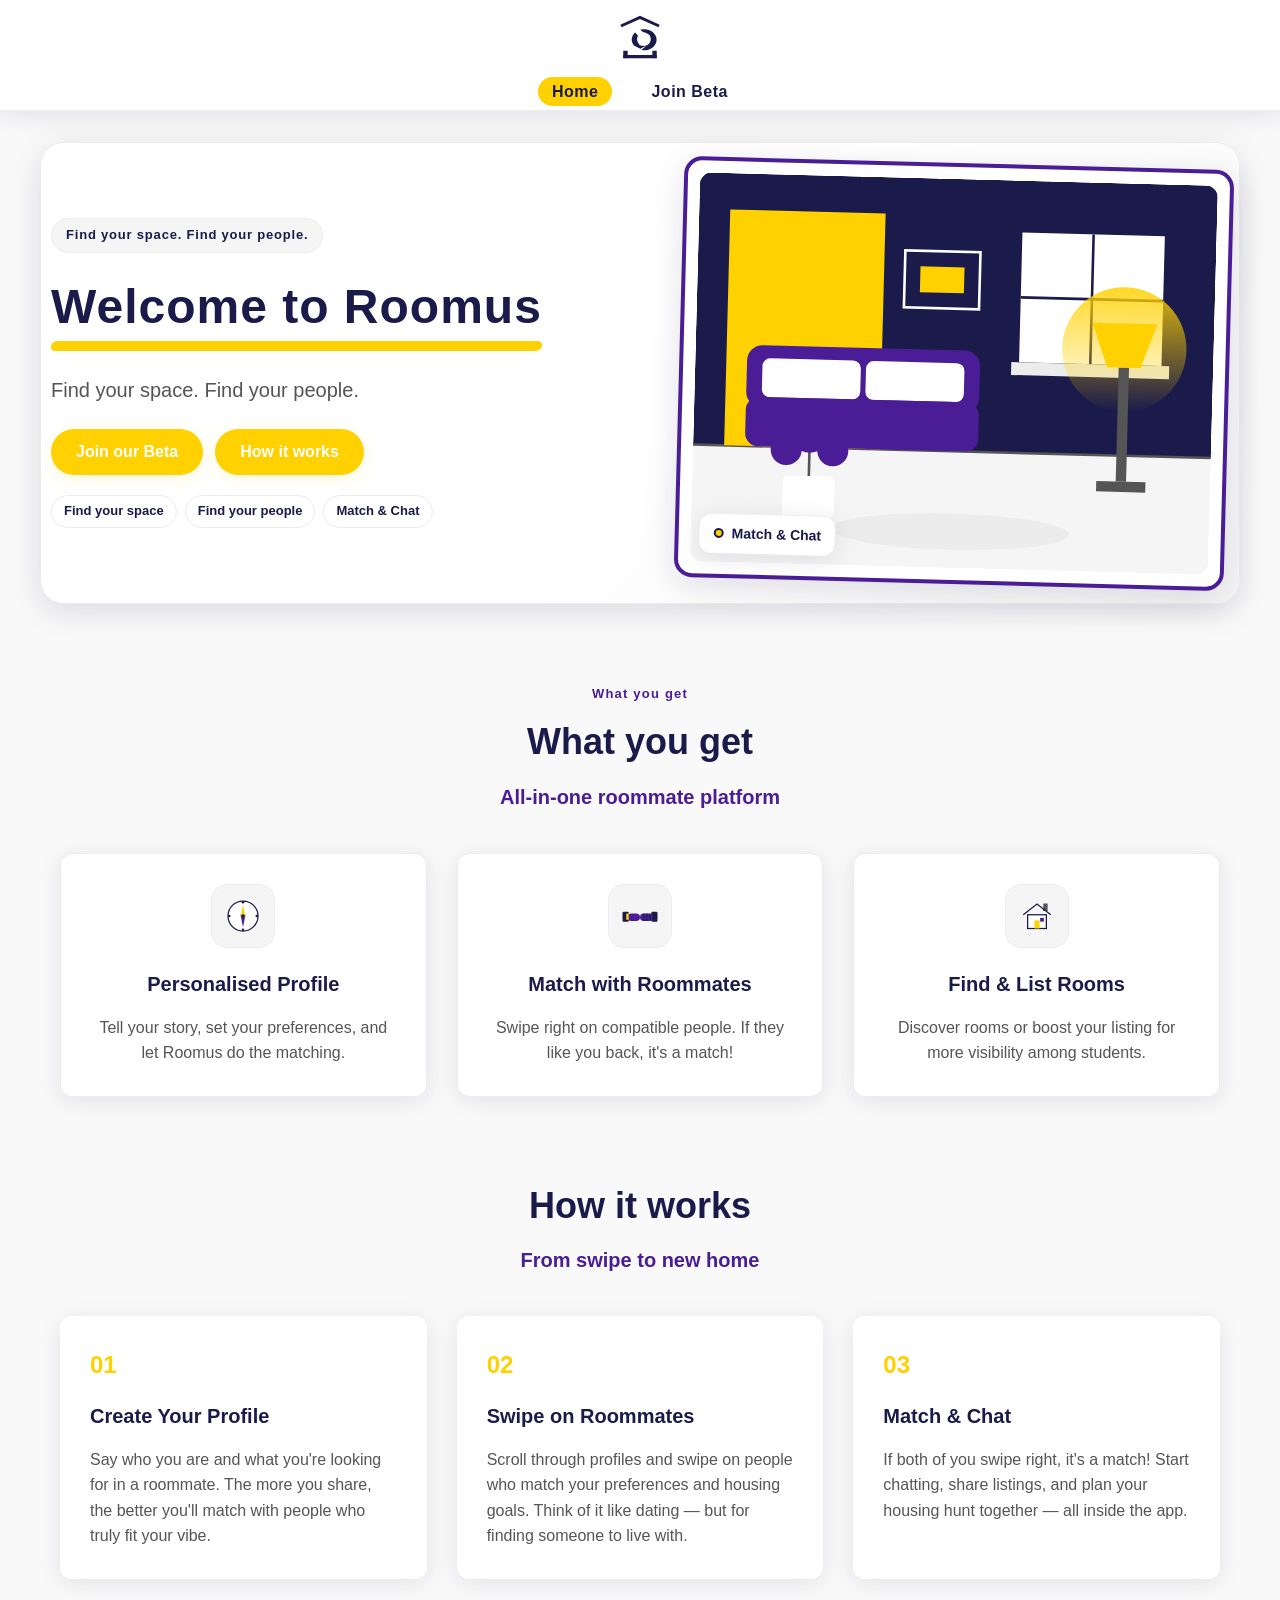
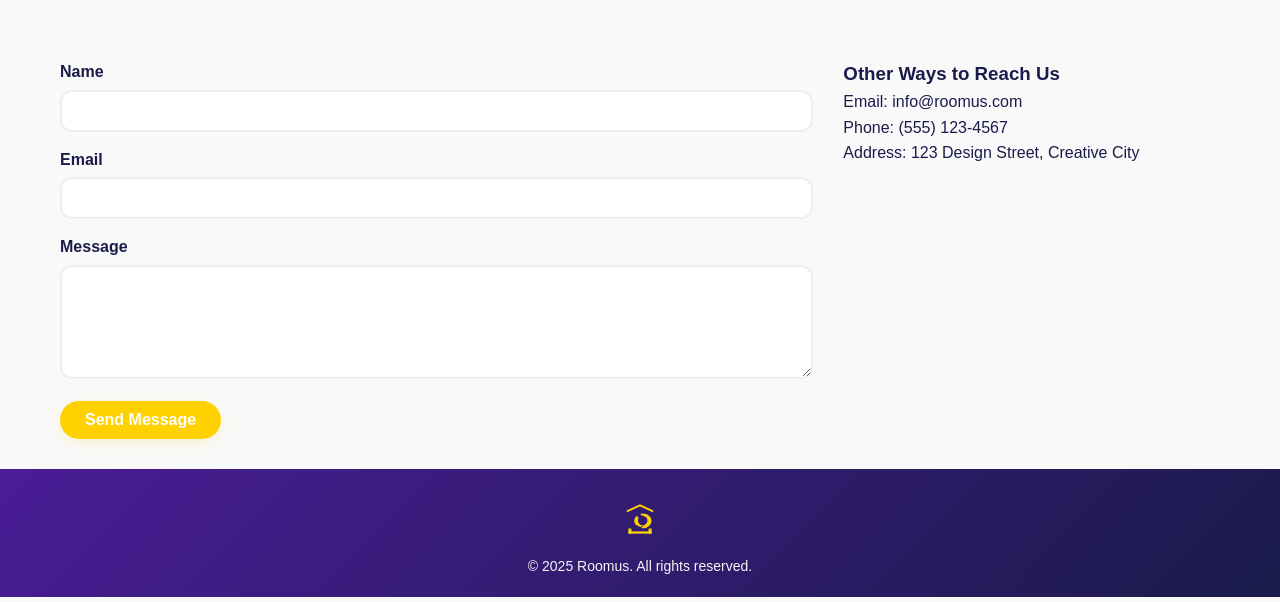
==== commit d7ca2a37: "style(features): swap emoji for SVG icon cards" ====
--- a/index.html
+++ b/index.html
@@ -50,22 +50,47 @@
         </section>
 
         <section class="features-section">
+            <p class="section-eyebrow">What you get</p>
             <h2>What you get</h2>
             <h3>All-in-one roommate platform</h3>
             <div class="features-grid">
-                <div class="feature-card">
-                    <span class="feature-emoji">🧭</span>
+                <div class="feature-card is-delay-1">
+                    <span class="feature-icon" aria-hidden="true"><svg xmlns="http://www.w3.org/2000/svg" viewBox="0 0 64 64" aria-hidden="true">
+  <circle cx="32" cy="32" r="24" fill="#ffffff" stroke="#1a1b4b" stroke-width="2"/>
+  <circle cx="32" cy="10" r="2" fill="#1a1b4b"/>
+  <circle cx="54" cy="32" r="2" fill="#1a1b4b"/>
+  <circle cx="32" cy="54" r="2" fill="#1a1b4b"/>
+  <circle cx="10" cy="32" r="2" fill="#1a1b4b"/>
+  <polygon points="32,50 36,30 28,30" fill="#4a1d96"/>
+  <polygon points="32,14 36,34 28,34" fill="#ffd100"/>
+  <circle cx="32" cy="32" r="3" fill="#1a1b4b"/>
+</svg></span>
                     <h4>Personalised Profile</h4>
                     <p>Tell your story, set your preferences, and let Roomus do the matching.</p>
                 </div>
-                <div class="feature-card">
-                    <span class="feature-emoji">🤝</span>
+                <div class="feature-card is-delay-2">
+                    <span class="feature-icon" aria-hidden="true"><svg xmlns="http://www.w3.org/2000/svg" viewBox="0 0 64 64" aria-hidden="true">
+  <rect x="4" y="25" width="10" height="16" rx="2" fill="#1a1b4b"/>
+  <rect x="50" y="25" width="10" height="16" rx="2" fill="#1a1b4b"/>
+  <rect x="12" y="28" width="20" height="12" rx="6" fill="#4a1d96"/>
+  <rect x="32" y="28" width="20" height="12" rx="6" fill="#4a1d96"/>
+  <rect x="10" y="28" width="4" height="10" fill="#ffd100"/>
+  <line x1="38" y1="28" x2="38" y2="40" stroke="#1a1b4b" stroke-width="2"/>
+  <line x1="43" y1="28" x2="43" y2="40" stroke="#1a1b4b" stroke-width="2"/>
+  <line x1="48" y1="28" x2="48" y2="40" stroke="#1a1b4b" stroke-width="2"/>
+</svg></span>
                     <h4>Match with Roommates</h4>
                     <p>Swipe right on compatible people. If they like you back, it's a match!</p>
                 </div>
-                <div class="feature-card">
-                    <span class="feature-emoji">🏡</span>
-                    <h4>Find & List Rooms</h4>
+                <div class="feature-card is-delay-3">
+                    <span class="feature-icon" aria-hidden="true"><svg xmlns="http://www.w3.org/2000/svg" viewBox="0 0 64 64" aria-hidden="true">
+  <rect x="42" y="12" width="7" height="12" fill="#555555"/>
+  <path d="M10 30 L32 13 L54 30" fill="none" stroke="#1a1b4b" stroke-width="2"/>
+  <rect x="17" y="30" width="30" height="22" fill="#ffffff" stroke="#1a1b4b" stroke-width="2"/>
+  <rect x="28" y="39" width="8" height="13" fill="#ffd100"/>
+  <rect x="37" y="35" width="6" height="6" fill="#4a1d96"/>
+</svg></span>
+                    <h4>Find &amp; List Rooms</h4>
                     <p>Discover rooms or boost your listing for more visibility among students.</p>
                 </div>
             </div>
--- a/css/style.css
+++ b/css/style.css
@@ -399,6 +399,14 @@
     margin-bottom: 1rem;
 }
 
+.section-eyebrow {
+    font-size: 1.3rem;
+    font-weight: 700;
+    letter-spacing: 0.12rem;
+    color: var(--secondary);
+    margin-bottom: 0.8rem;
+}
+
 .features-section h3 {
     font-size: 2rem;
     color: var(--secondary);
@@ -413,20 +421,65 @@
 }
 
 .feature-card {
-    background: var(--white);
+    position: relative;
+    background: var(--surface);
     padding: 3rem;
     border-radius: var(--radius);
+    border: 0.1rem solid var(--border);
     box-shadow: var(--shadow);
-    transition: transform 0.2s;
+    transition: transform var(--dur-med) var(--ease-out), box-shadow var(--dur-med) var(--ease-out);
+    overflow: hidden;
+}
+
+.feature-card::before {
+    content: "";
+    position: absolute;
+    top: 0;
+    left: 0;
+    width: 100%;
+    height: 0.4rem;
+    background: var(--accent);
+    transform: scaleX(0);
+    transform-origin: left;
+    transition: transform var(--dur-med) var(--ease-out);
 }
 
 .feature-card:hover {
     transform: translateY(-0.5rem);
-}
-
-.feature-emoji {
-    font-size: 4rem;
+    box-shadow: var(--shadow-md);
+}
+
+.feature-card:hover::before {
+    transform: scaleX(1);
+}
+
+.is-delay-1 {
+    transition-delay: 0ms;
+}
+
+.is-delay-2 {
+    transition-delay: 60ms;
+}
+
+.is-delay-3 {
+    transition-delay: 120ms;
+}
+
+.feature-icon {
+    display: inline-flex;
+    align-items: center;
+    justify-content: center;
+    width: 6.4rem;
+    height: 6.4rem;
+    border-radius: 1.6rem;
+    background: var(--surface-alt);
+    border: 0.1rem solid var(--border);
     margin-bottom: 2rem;
+}
+
+.feature-icon svg {
+    width: 4rem;
+    height: 4rem;
     display: block;
 }
 
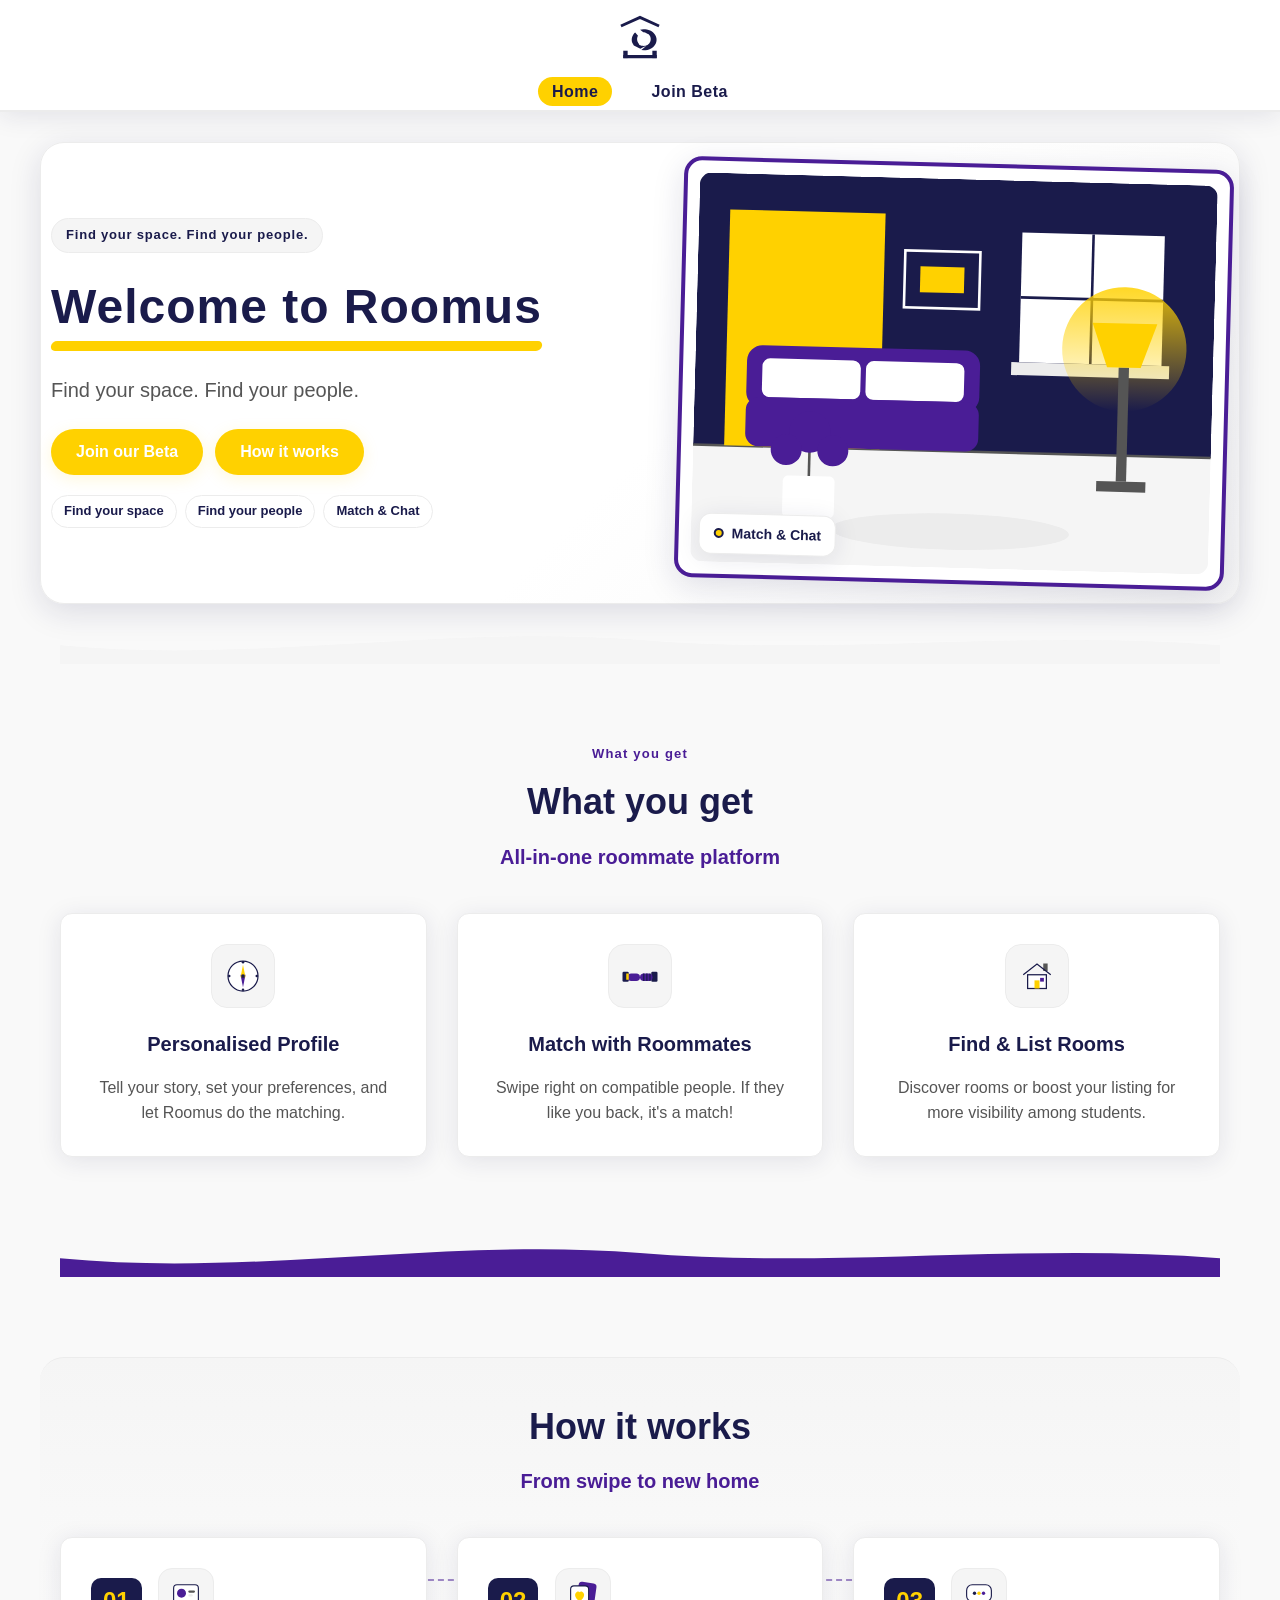
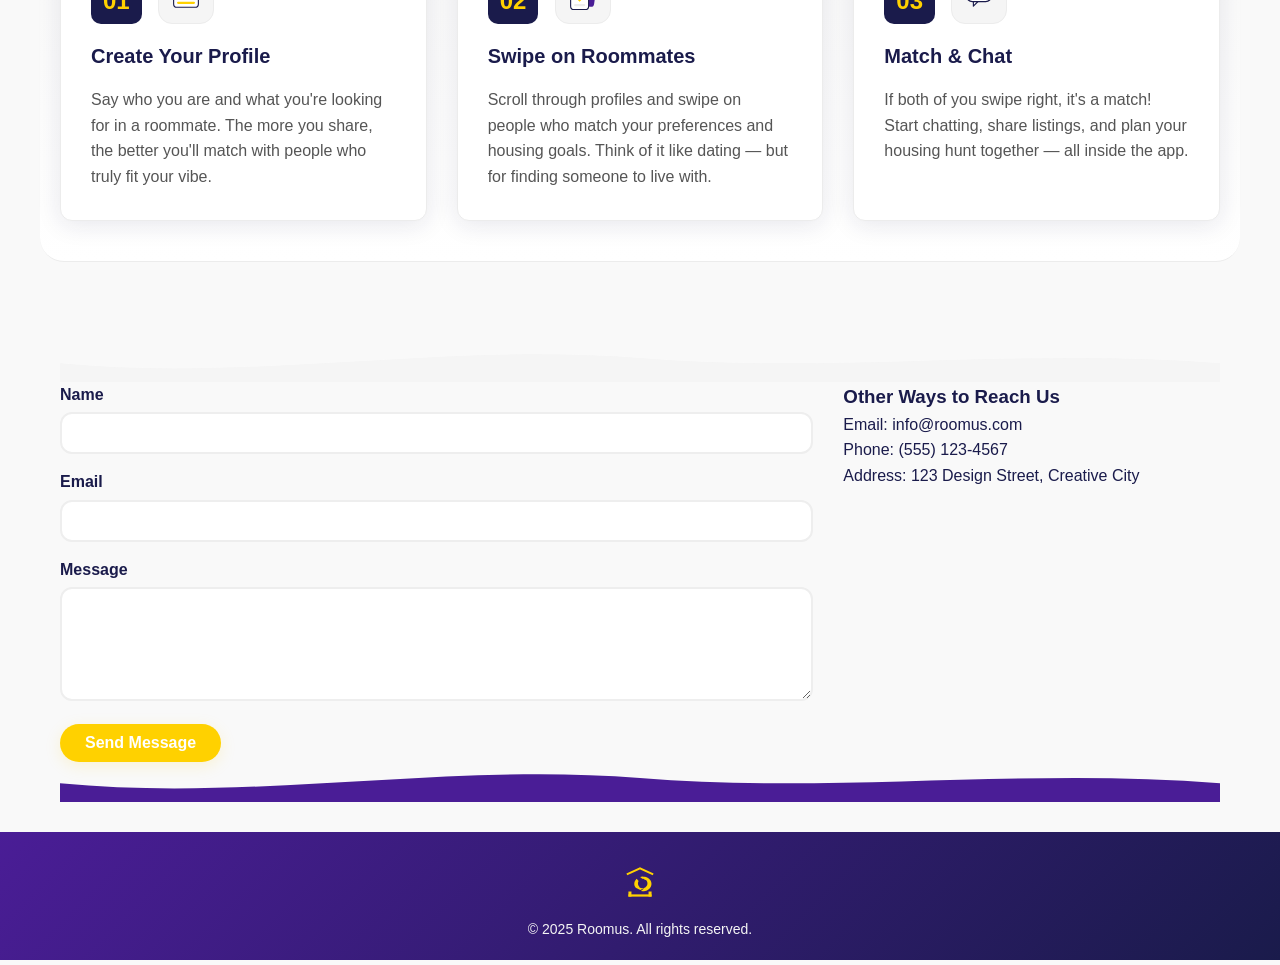
==== commit 601440fc: "style(how-it-works): numbered steps + band dividers" ====
--- a/index.html
+++ b/index.html
@@ -49,6 +49,9 @@
             </figure>
         </section>
 
+        <!-- divider:hero-features -->
+        <div class="band-divider" aria-hidden="true"><svg viewBox="0 0 1440 60" preserveAspectRatio="none" aria-hidden="true"><path class="wave-fill-alt" d="M0,32 C240,60 480,0 720,24 C960,48 1200,8 1440,32 L1440,60 L0,60 Z"/></svg></div>
+
         <section class="features-section">
             <p class="section-eyebrow">What you get</p>
             <h2>What you get</h2>
@@ -96,27 +99,53 @@
             </div>
         </section>
 
-        <section class="how-it-works">
+        <!-- divider:features-how -->
+        <div class="band-divider" aria-hidden="true"><svg viewBox="0 0 1440 60" preserveAspectRatio="none" aria-hidden="true"><path class="wave-fill" d="M0,32 C240,60 480,0 720,24 C960,48 1200,8 1440,32 L1440,60 L0,60 Z"/></svg></div>
+
+        <section class="how-it-works" id="how">
             <h2>How it works</h2>
             <h3>From swipe to new home</h3>
-            <div class="steps-grid">
+            <div class="steps-grid connector">
                 <div class="step-card">
                     <div class="step-number">01</div>
+                    <span class="step-icon" aria-hidden="true"><svg xmlns="http://www.w3.org/2000/svg" viewBox="0 0 64 64" aria-hidden="true">
+  <rect x="10" y="12" width="44" height="40" rx="6" fill="#ffffff" stroke="#1a1b4b" stroke-width="2"/>
+  <circle cx="24" cy="27" r="8" fill="#4a1d96"/>
+  <rect x="36" y="22" width="12" height="4" rx="2" fill="#555555"/>
+  <rect x="36" y="29" width="8" height="4" rx="2" fill="#ececec"/>
+  <rect x="16" y="42" width="32" height="4" rx="2" fill="#ffd100"/>
+</svg></span>
                     <h4>Create Your Profile</h4>
                     <p>Say who you are and what you're looking for in a roommate. The more you share, the better you'll match with people who truly fit your vibe.</p>
                 </div>
                 <div class="step-card">
                     <div class="step-number">02</div>
+                    <span class="step-icon" aria-hidden="true"><svg xmlns="http://www.w3.org/2000/svg" viewBox="0 0 64 64" aria-hidden="true">
+  <rect x="22" y="8" width="32" height="42" rx="6" fill="#4a1d96" transform="rotate(8 38 29)"/>
+  <rect x="10" y="14" width="32" height="42" rx="6" fill="#ffffff" stroke="#1a1b4b" stroke-width="2"/>
+  <path d="M26 42 C17 35 16 28 21 25 C24 23 27 25 26 28 C25 25 28 23 31 25 C36 28 35 35 26 42 Z" fill="#ffd100"/>
+  <rect x="16" y="46" width="20" height="4" rx="2" fill="#ececec"/>
+</svg></span>
                     <h4>Swipe on Roommates</h4>
                     <p>Scroll through profiles and swipe on people who match your preferences and housing goals. Think of it like dating — but for finding someone to live with.</p>
                 </div>
                 <div class="step-card">
                     <div class="step-number">03</div>
-                    <h4>Match & Chat</h4>
+                    <span class="step-icon" aria-hidden="true"><svg xmlns="http://www.w3.org/2000/svg" viewBox="0 0 64 64" aria-hidden="true">
+  <polygon points="22,40 22,50 32,40" fill="#ffffff" stroke="#1a1b4b" stroke-width="2" stroke-linejoin="round"/>
+  <rect x="10" y="12" width="44" height="30" rx="10" fill="#ffffff" stroke="#1a1b4b" stroke-width="2"/>
+  <circle cx="24" cy="27" r="3" fill="#1a1b4b"/>
+  <circle cx="32" cy="27" r="3" fill="#ffd100"/>
+  <circle cx="40" cy="27" r="3" fill="#4a1d96"/>
+</svg></span>
+                    <h4>Match &amp; Chat</h4>
                     <p>If both of you swipe right, it's a match! Start chatting, share listings, and plan your housing hunt together — all inside the app.</p>
                 </div>
             </div>
         </section>
+
+        <!-- divider:how-contact -->
+        <div class="band-divider" aria-hidden="true"><svg viewBox="0 0 1440 60" preserveAspectRatio="none" aria-hidden="true"><path class="wave-fill-alt" d="M0,32 C240,60 480,0 720,24 C960,48 1200,8 1440,32 L1440,60 L0,60 Z"/></svg></div>
 
         <section class="contact-content">
             <div class="contact-form">
@@ -143,6 +172,9 @@
                 <p>Address: 123 Design Street, Creative City</p>
             </div>
         </section>
+
+        <!-- divider:contact-footer -->
+        <div class="band-divider" aria-hidden="true"><svg viewBox="0 0 1440 60" preserveAspectRatio="none" aria-hidden="true"><path class="wave-fill" d="M0,32 C240,60 480,0 720,24 C960,48 1200,8 1440,32 L1440,60 L0,60 Z"/></svg></div>
     </main>
     <footer>
         <span class="footer-mark"><svg xmlns="http://www.w3.org/2000/svg" viewBox="0 0 64 64" data-roomus="mark" role="img">
--- a/css/style.css
+++ b/css/style.css
@@ -498,8 +498,12 @@
 .how-it-works {
     max-width: 120rem;
     margin: 8rem auto;
-    padding: 0 2rem;
+    padding: 4rem 2rem;
     text-align: center;
+    background: linear-gradient(180deg, var(--surface-alt) 0%, var(--surface) 100%);
+    border-top: 0.1rem solid var(--border);
+    border-bottom: 0.1rem solid var(--border);
+    border-radius: var(--radius-lg);
 }
 
 .how-it-works h2 {
@@ -515,25 +519,92 @@
 }
 
 .steps-grid {
+    position: relative;
     display: grid;
     grid-template-columns: repeat(auto-fit, minmax(30rem, 1fr));
     gap: 3rem;
     margin-top: 4rem;
 }
 
+.steps-grid.connector::before {
+    content: "";
+    position: absolute;
+    top: 4.2rem;
+    left: 12%;
+    right: 12%;
+    border-top: 0.2rem dashed var(--secondary);
+    opacity: 0.5;
+    z-index: 0;
+}
+
 .step-card {
-    background: var(--white);
+    position: relative;
+    z-index: 1;
+    background: var(--surface);
     padding: 3rem;
     border-radius: var(--radius);
+    border: 0.1rem solid var(--border);
     box-shadow: var(--shadow);
     text-align: left;
 }
 
 .step-number {
+    display: inline-block;
     font-size: 2.4rem;
     font-weight: 800;
     color: var(--accent);
+    background: var(--primary);
+    border-radius: 1rem;
+    padding: 0.4rem 1.2rem;
     margin-bottom: 1.5rem;
+}
+
+.step-icon {
+    display: inline-flex;
+    align-items: center;
+    justify-content: center;
+    width: 5.6rem;
+    height: 5.6rem;
+    border-radius: 1.4rem;
+    background: var(--surface-alt);
+    border: 0.1rem solid var(--border);
+    margin-bottom: 1.6rem;
+    margin-left: 1.2rem;
+    vertical-align: middle;
+}
+
+.step-icon svg {
+    width: 3.6rem;
+    height: 3.6rem;
+    display: block;
+}
+
+.band-divider {
+    display: block;
+    line-height: 0;
+    max-width: 120rem;
+    margin: 0 auto;
+    padding: 0 2rem;
+}
+
+.band-divider svg {
+    width: 100%;
+    height: 4rem;
+    display: block;
+}
+
+.band-divider .wave-fill {
+    fill: var(--secondary);
+}
+
+.band-divider .wave-fill-alt {
+    fill: var(--surface-alt);
+}
+
+@media (max-width: 768px) {
+    .steps-grid.connector::before {
+        display: none;
+    }
 }
 
 .step-card h4 {
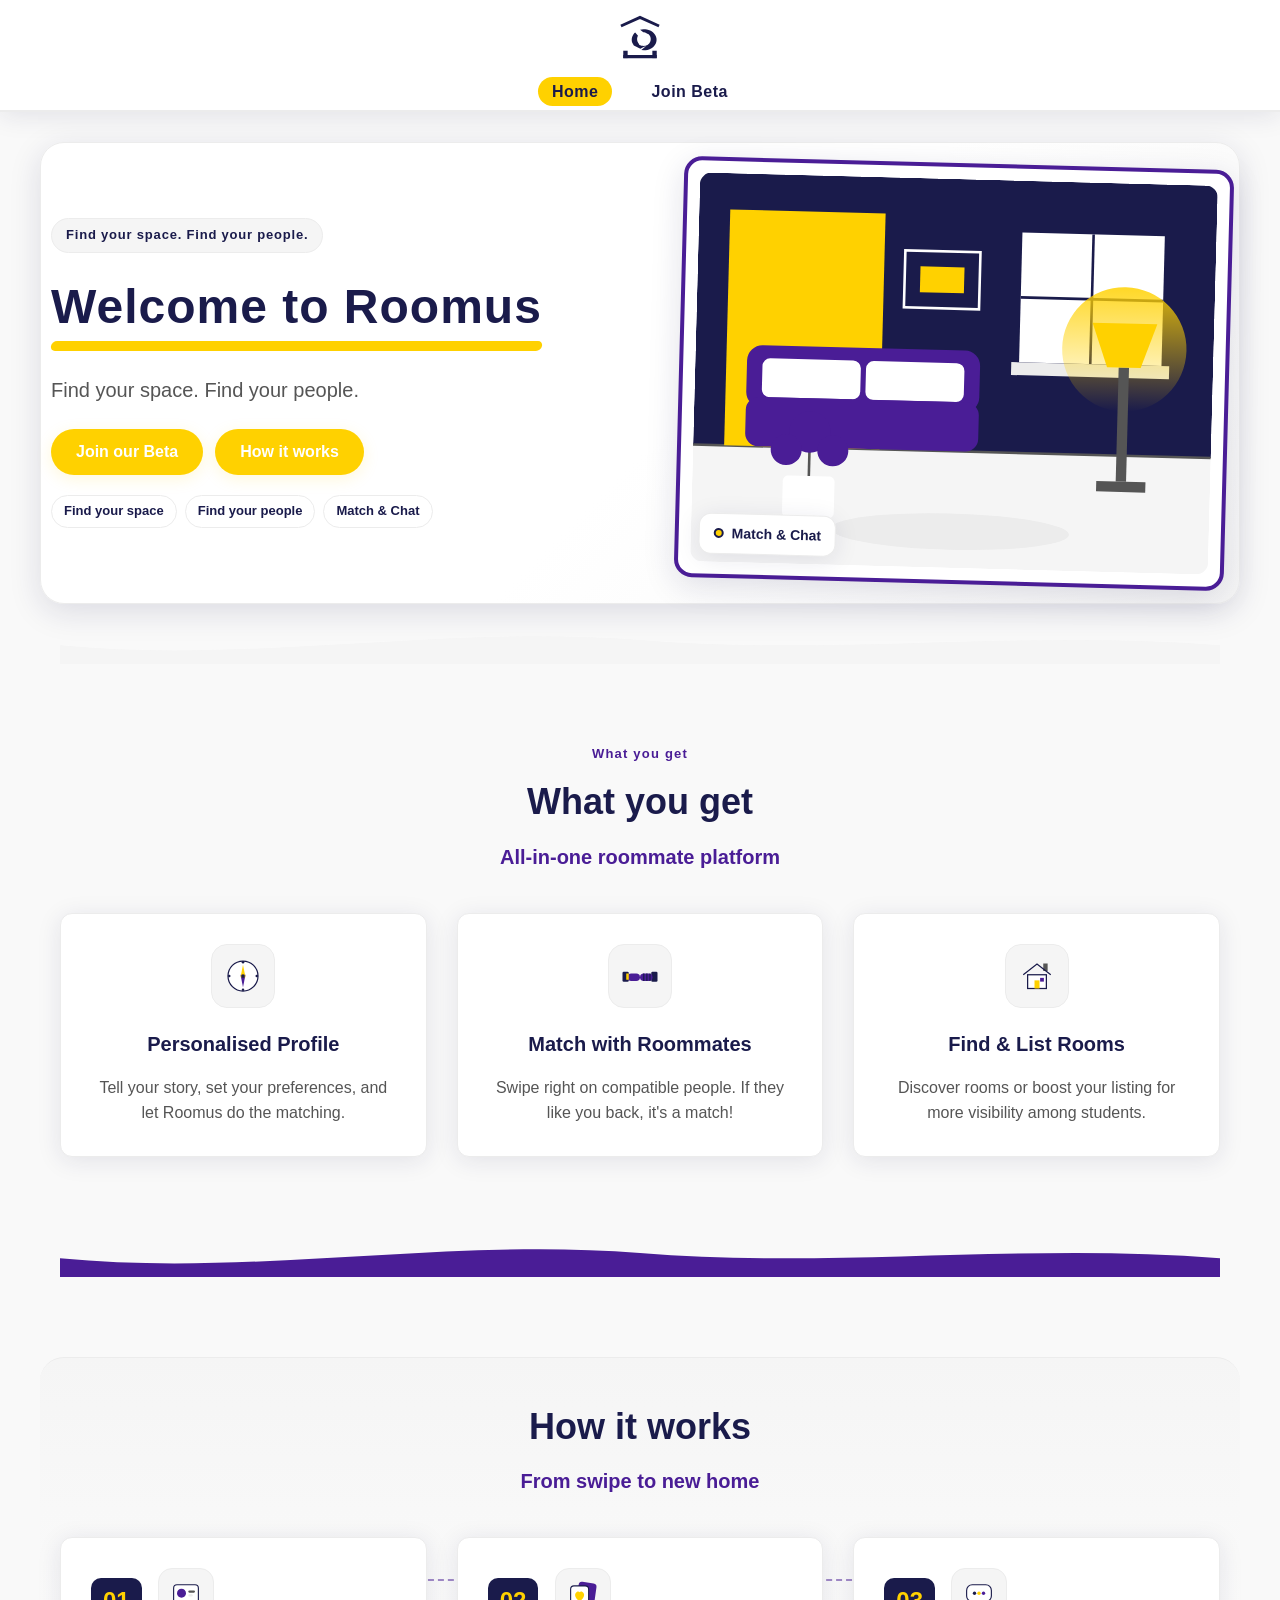
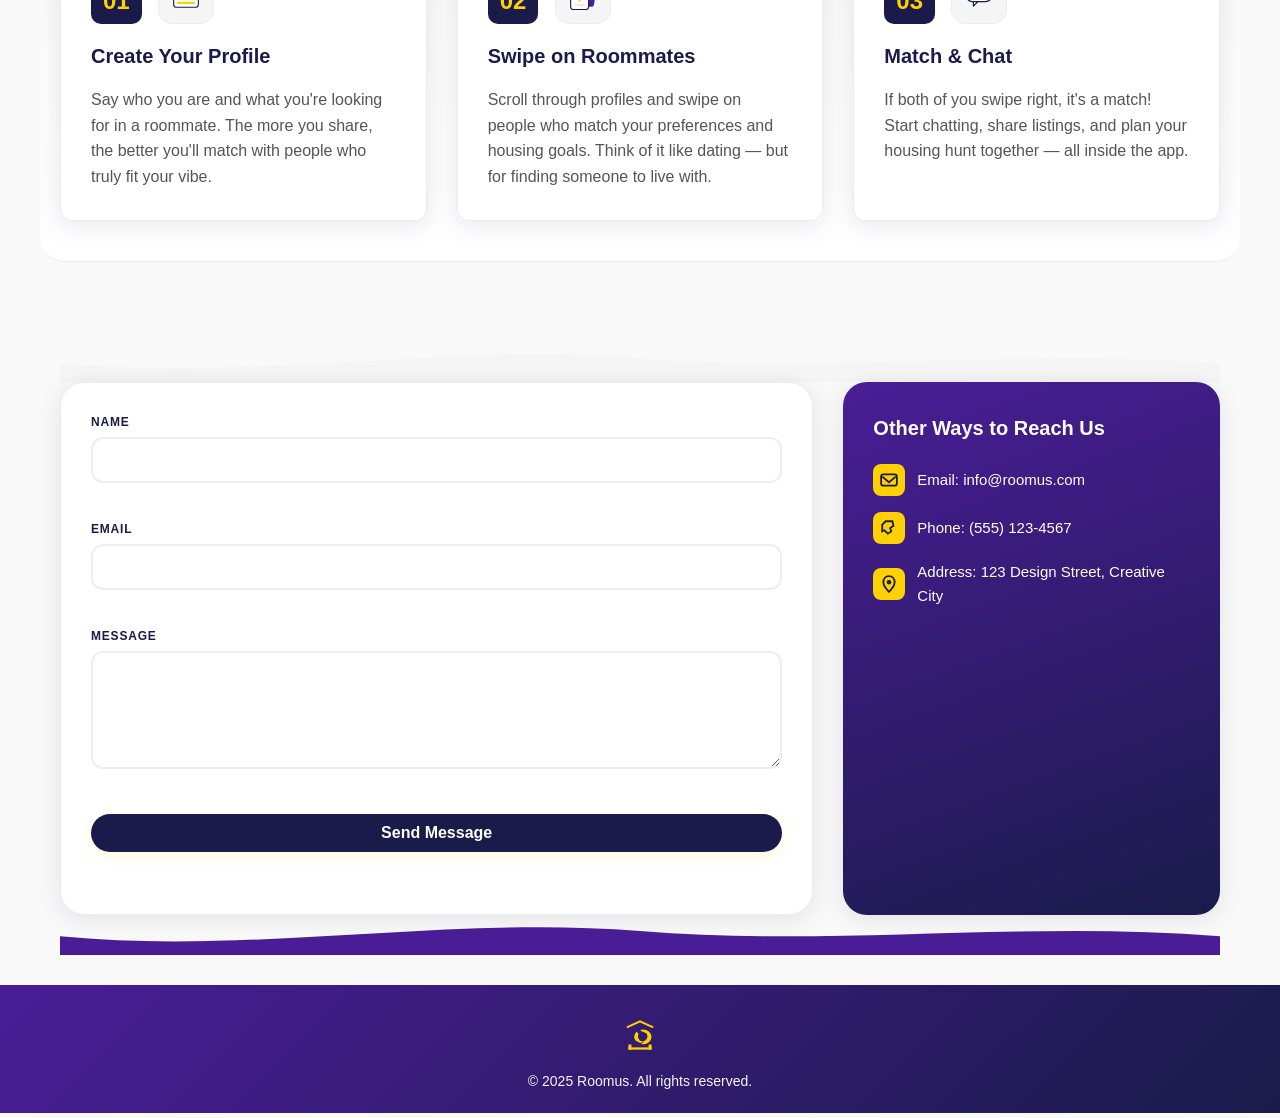
==== commit 4259c48d: "style(contact): restyle form + info cards" ====
--- a/index.html
+++ b/index.html
@@ -153,23 +153,27 @@
                     <div class="form-group">
                         <label for="name">Name</label>
                         <input type="text" id="name" name="name" required>
+                        <span class="field-hint"></span>
                     </div>
                     <div class="form-group">
                         <label for="email-contact">Email</label>
                         <input type="email" id="email-contact" name="email" required>
+                        <span class="field-hint"></span>
                     </div>
                     <div class="form-group">
                         <label for="message">Message</label>
                         <textarea id="message" name="message" rows="5" required></textarea>
+                        <span class="field-hint"></span>
                     </div>
                     <button type="submit" class="cta-btn">Send Message</button>
+                    <span class="form-note"></span>
                 </form>
             </div>
             <div class="contact-info">
                 <h3>Other Ways to Reach Us</h3>
-                <p>Email: info@roomus.com</p>
-                <p>Phone: (555) 123-4567</p>
-                <p>Address: 123 Design Street, Creative City</p>
+                <p class="info-row"><span class="info-glyph" aria-hidden="true"><svg viewBox="0 0 16 16" aria-hidden="true"><rect x="1" y="3" width="14" height="10" rx="2" fill="none" stroke="currentColor" stroke-width="1.6"/><path d="M2 5 L8 10 L14 5" fill="none" stroke="currentColor" stroke-width="1.6"/></svg></span>Email: info@roomus.com</p>
+                <p class="info-row"><span class="info-glyph" aria-hidden="true"><svg viewBox="0 0 16 16" aria-hidden="true"><path d="M5 2 L11 2 L12 6 L9 8 L10 11 L7 13 L4 10 L2 11 L2 5 Z" fill="none" stroke="currentColor" stroke-width="1.6"/></svg></span>Phone: (555) 123-4567</p>
+                <p class="info-row"><span class="info-glyph" aria-hidden="true"><svg viewBox="0 0 16 16" aria-hidden="true"><path d="M8 1 C5 1 3 3.5 3 6.5 C3 10 8 15 8 15 C8 15 13 10 13 6.5 C13 3.5 11 1 8 1 Z" fill="none" stroke="currentColor" stroke-width="1.6"/><circle cx="8" cy="6.5" r="2" fill="currentColor"/></svg></span>Address: 123 Design Street, Creative City</p>
             </div>
         </section>
 
--- a/css/style.css
+++ b/css/style.css
@@ -252,6 +252,14 @@
     padding: 0 2rem;
 }
 
+.contact-form {
+    background: var(--surface);
+    border: 0.1rem solid var(--border);
+    border-radius: var(--radius-lg);
+    box-shadow: var(--shadow-md);
+    padding: 3rem;
+}
+
 .form-group {
     margin-bottom: 1.5rem;
 }
@@ -259,17 +267,101 @@
 .form-group label {
     display: block;
     margin-bottom: 0.5rem;
-    font-size: 1.6rem;
-    font-weight: 600;
+    font-size: 1.2rem;
+    font-weight: 700;
+    letter-spacing: 0.08rem;
+    text-transform: uppercase;
+    color: var(--primary);
 }
 
 .form-group input,
 .form-group textarea {
     width: 100%;
-    padding: 1rem;
-    border: 0.2rem solid #eeeeee;
+    padding: 1.2rem 1.4rem;
+    border: 0.2rem solid var(--border-strong);
     border-radius: var(--radius);
     font-size: 1.6rem;
+    background: var(--surface);
+    color: var(--text);
+    transition: border-color var(--dur-fast) var(--ease-out), box-shadow var(--dur-fast) var(--ease-out);
+}
+
+.form-group input:focus,
+.form-group textarea:focus {
+    outline: none;
+    border-color: var(--accent);
+    box-shadow: 0 0 0 0.3rem var(--accent);
+}
+
+.field-hint {
+    display: block;
+    min-height: 1.8rem;
+    font-size: 1.3rem;
+    color: var(--muted);
+    margin-top: 0.4rem;
+}
+
+.field-error {
+    display: block;
+    min-height: 1.8rem;
+    font-size: 1.3rem;
+    color: var(--primary);
+    margin-top: 0.4rem;
+}
+
+.form-note {
+    display: block;
+    min-height: 2rem;
+    font-size: 1.4rem;
+    color: var(--muted);
+    margin-top: 1.2rem;
+}
+
+.contact-form .cta-btn {
+    width: 100%;
+    background: var(--primary);
+    color: var(--surface);
+}
+
+.contact-info {
+    background: linear-gradient(160deg, var(--secondary), var(--primary));
+    color: var(--surface);
+    border-radius: var(--radius-lg);
+    box-shadow: var(--shadow-md);
+    padding: 3rem;
+}
+
+.contact-info h3 {
+    font-size: 2rem;
+    margin-bottom: 2rem;
+    color: var(--surface);
+}
+
+.contact-info .info-row {
+    display: flex;
+    align-items: center;
+    gap: 1.2rem;
+    font-size: 1.5rem;
+    margin-bottom: 1.6rem;
+    color: var(--surface);
+}
+
+.info-glyph {
+    display: inline-flex;
+    align-items: center;
+    justify-content: center;
+    width: 3.2rem;
+    height: 3.2rem;
+    flex: 0 0 3.2rem;
+    border-radius: 0.8rem;
+    background: var(--accent);
+    color: var(--primary);
+}
+
+.info-glyph svg {
+    width: 1.8rem;
+    height: 1.8rem;
+    display: block;
 }
 
 footer {
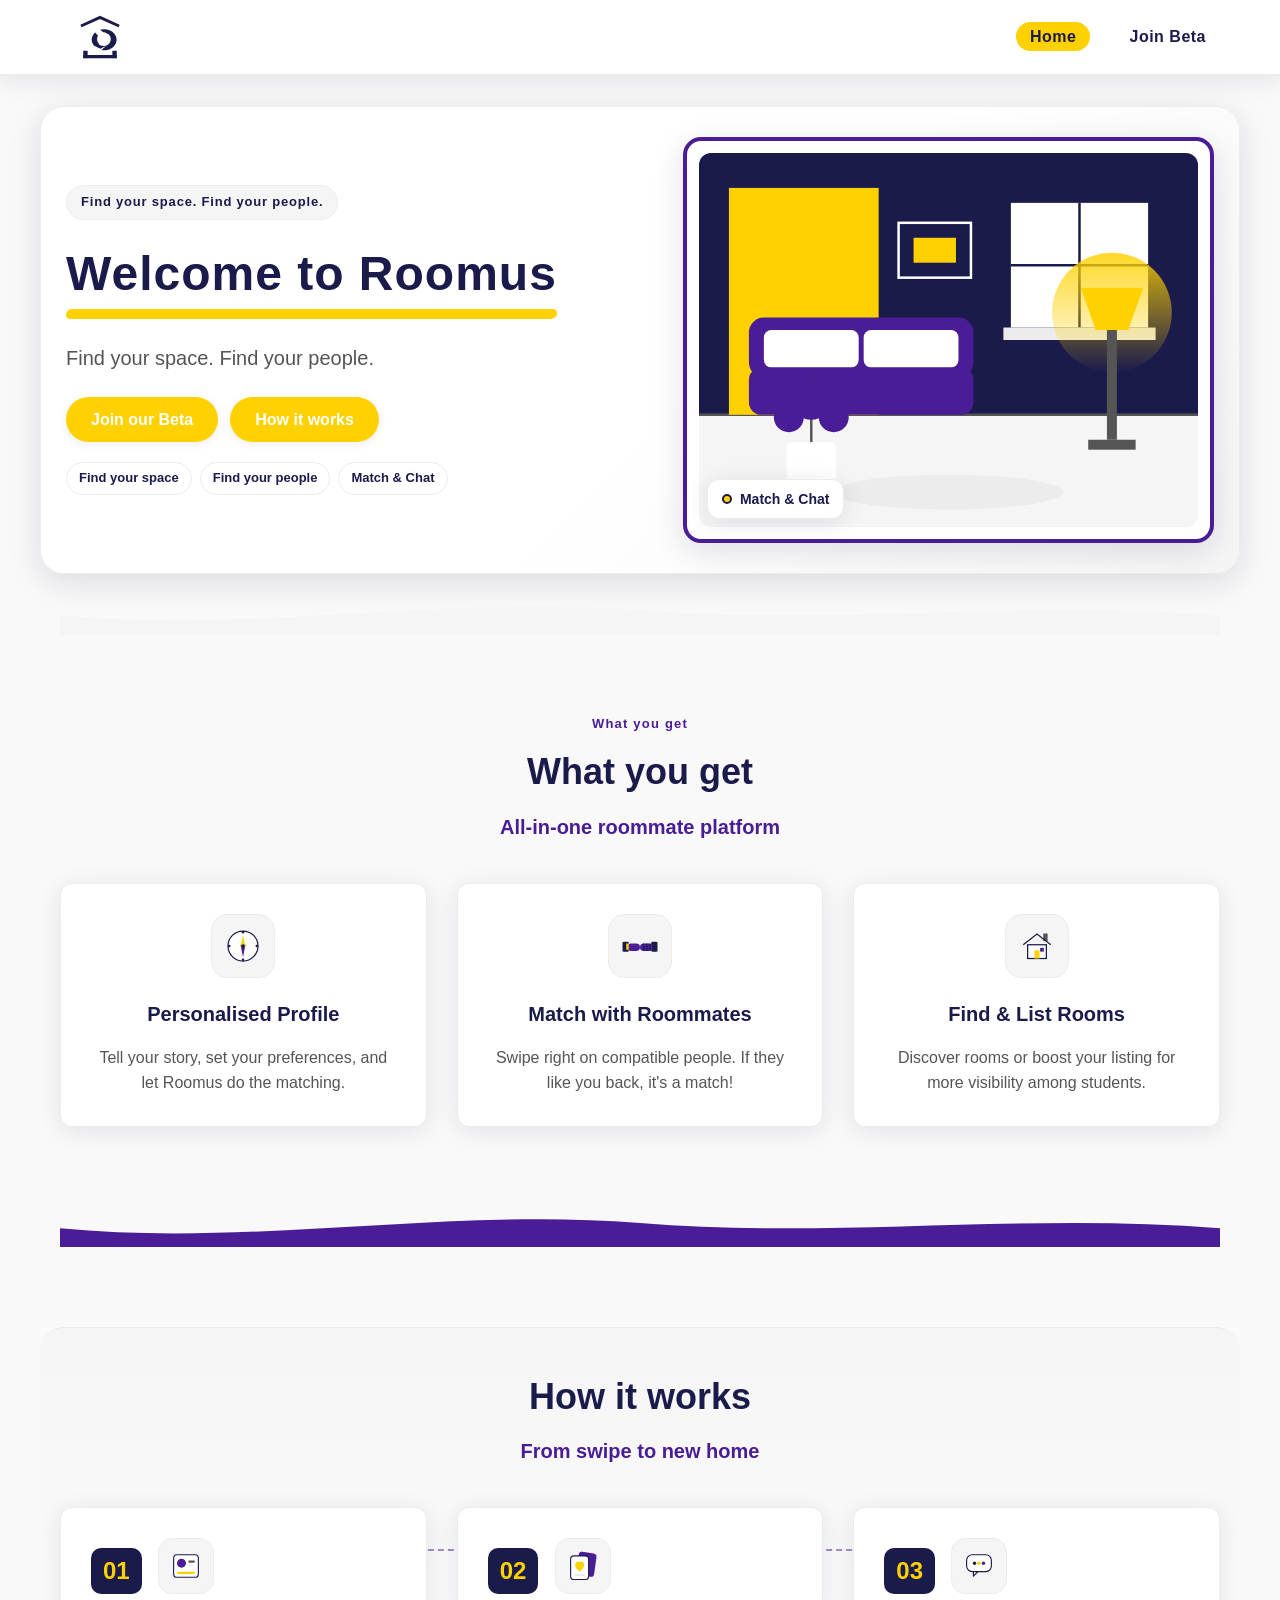
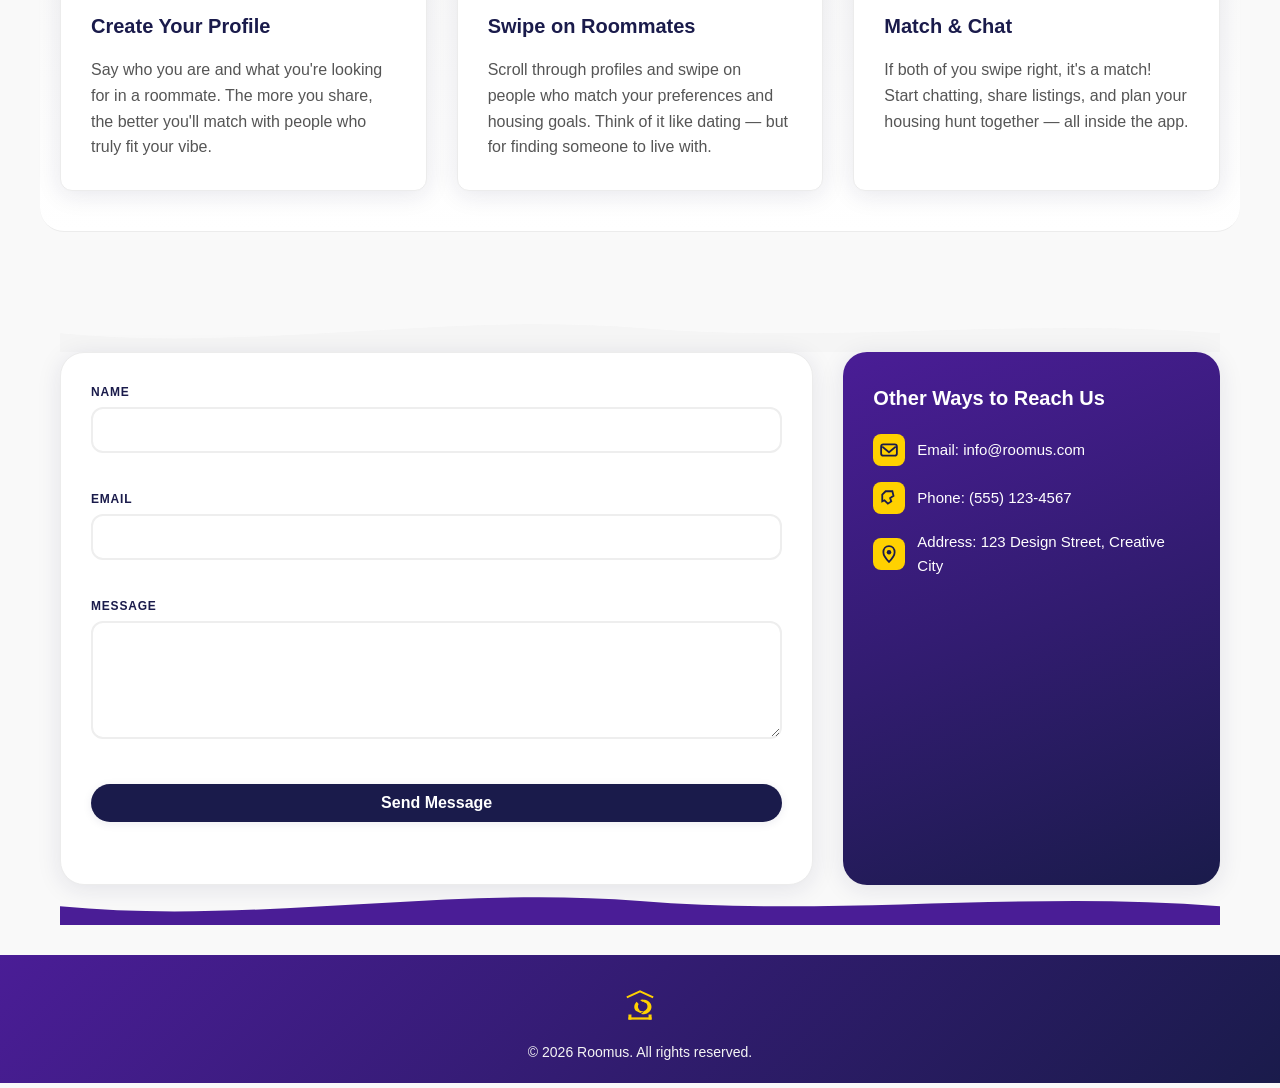
==== commit 122c8947: "finish" ====
--- a/index.html
+++ b/index.html
@@ -29,7 +29,7 @@
     </header>
     <main>
         <section class="hero">
-            <div class="hero-content">
+            <div class="hero-content" data-reveal>
                 <p class="hero-eyebrow">Find your space. Find your people.</p>
                 <h1>Welcome to Roomus</h1>
                 <p class="hero-sub">Find your space. Find your people.</p>
@@ -43,7 +43,7 @@
                     <li>Match &amp; Chat</li>
                 </ul>
             </div>
-            <figure class="hero-frame">
+            <figure class="hero-frame" data-reveal>
                 <img src="assets/hero-room.svg" alt="" aria-hidden="true">
                 <figcaption class="match-card"><span class="match-dot"></span>Match &amp; Chat</figcaption>
             </figure>
@@ -57,7 +57,7 @@
             <h2>What you get</h2>
             <h3>All-in-one roommate platform</h3>
             <div class="features-grid">
-                <div class="feature-card is-delay-1">
+                <div class="feature-card is-delay-1" data-reveal>
                     <span class="feature-icon" aria-hidden="true"><svg xmlns="http://www.w3.org/2000/svg" viewBox="0 0 64 64" aria-hidden="true">
   <circle cx="32" cy="32" r="24" fill="#ffffff" stroke="#1a1b4b" stroke-width="2"/>
   <circle cx="32" cy="10" r="2" fill="#1a1b4b"/>
@@ -71,7 +71,7 @@
                     <h4>Personalised Profile</h4>
                     <p>Tell your story, set your preferences, and let Roomus do the matching.</p>
                 </div>
-                <div class="feature-card is-delay-2">
+                <div class="feature-card is-delay-2" data-reveal>
                     <span class="feature-icon" aria-hidden="true"><svg xmlns="http://www.w3.org/2000/svg" viewBox="0 0 64 64" aria-hidden="true">
   <rect x="4" y="25" width="10" height="16" rx="2" fill="#1a1b4b"/>
   <rect x="50" y="25" width="10" height="16" rx="2" fill="#1a1b4b"/>
@@ -85,7 +85,7 @@
                     <h4>Match with Roommates</h4>
                     <p>Swipe right on compatible people. If they like you back, it's a match!</p>
                 </div>
-                <div class="feature-card is-delay-3">
+                <div class="feature-card is-delay-3" data-reveal>
                     <span class="feature-icon" aria-hidden="true"><svg xmlns="http://www.w3.org/2000/svg" viewBox="0 0 64 64" aria-hidden="true">
   <rect x="42" y="12" width="7" height="12" fill="#555555"/>
   <path d="M10 30 L32 13 L54 30" fill="none" stroke="#1a1b4b" stroke-width="2"/>
@@ -106,7 +106,7 @@
             <h2>How it works</h2>
             <h3>From swipe to new home</h3>
             <div class="steps-grid connector">
-                <div class="step-card">
+                <div class="step-card" data-reveal>
                     <div class="step-number">01</div>
                     <span class="step-icon" aria-hidden="true"><svg xmlns="http://www.w3.org/2000/svg" viewBox="0 0 64 64" aria-hidden="true">
   <rect x="10" y="12" width="44" height="40" rx="6" fill="#ffffff" stroke="#1a1b4b" stroke-width="2"/>
@@ -118,7 +118,7 @@
                     <h4>Create Your Profile</h4>
                     <p>Say who you are and what you're looking for in a roommate. The more you share, the better you'll match with people who truly fit your vibe.</p>
                 </div>
-                <div class="step-card">
+                <div class="step-card" data-reveal>
                     <div class="step-number">02</div>
                     <span class="step-icon" aria-hidden="true"><svg xmlns="http://www.w3.org/2000/svg" viewBox="0 0 64 64" aria-hidden="true">
   <rect x="22" y="8" width="32" height="42" rx="6" fill="#4a1d96" transform="rotate(8 38 29)"/>
@@ -129,7 +129,7 @@
                     <h4>Swipe on Roommates</h4>
                     <p>Scroll through profiles and swipe on people who match your preferences and housing goals. Think of it like dating — but for finding someone to live with.</p>
                 </div>
-                <div class="step-card">
+                <div class="step-card" data-reveal>
                     <div class="step-number">03</div>
                     <span class="step-icon" aria-hidden="true"><svg xmlns="http://www.w3.org/2000/svg" viewBox="0 0 64 64" aria-hidden="true">
   <polygon points="22,40 22,50 32,40" fill="#ffffff" stroke="#1a1b4b" stroke-width="2" stroke-linejoin="round"/>
@@ -148,7 +148,7 @@
         <div class="band-divider" aria-hidden="true"><svg viewBox="0 0 1440 60" preserveAspectRatio="none" aria-hidden="true"><path class="wave-fill-alt" d="M0,32 C240,60 480,0 720,24 C960,48 1200,8 1440,32 L1440,60 L0,60 Z"/></svg></div>
 
         <section class="contact-content">
-            <div class="contact-form">
+            <div class="contact-form" data-reveal>
                 <form id="contact-form">
                     <div class="form-group">
                         <label for="name">Name</label>
@@ -169,7 +169,7 @@
                     <span class="form-note"></span>
                 </form>
             </div>
-            <div class="contact-info">
+            <div class="contact-info" data-reveal>
                 <h3>Other Ways to Reach Us</h3>
                 <p class="info-row"><span class="info-glyph" aria-hidden="true"><svg viewBox="0 0 16 16" aria-hidden="true"><rect x="1" y="3" width="14" height="10" rx="2" fill="none" stroke="currentColor" stroke-width="1.6"/><path d="M2 5 L8 10 L14 5" fill="none" stroke="currentColor" stroke-width="1.6"/></svg></span>Email: info@roomus.com</p>
                 <p class="info-row"><span class="info-glyph" aria-hidden="true"><svg viewBox="0 0 16 16" aria-hidden="true"><path d="M5 2 L11 2 L12 6 L9 8 L10 11 L7 13 L4 10 L2 11 L2 5 Z" fill="none" stroke="currentColor" stroke-width="1.6"/></svg></span>Phone: (555) 123-4567</p>
@@ -180,7 +180,7 @@
         <!-- divider:contact-footer -->
         <div class="band-divider" aria-hidden="true"><svg viewBox="0 0 1440 60" preserveAspectRatio="none" aria-hidden="true"><path class="wave-fill" d="M0,32 C240,60 480,0 720,24 C960,48 1200,8 1440,32 L1440,60 L0,60 Z"/></svg></div>
     </main>
-    <footer>
+    <footer data-reveal>
         <span class="footer-mark"><svg xmlns="http://www.w3.org/2000/svg" viewBox="0 0 64 64" data-roomus="mark" role="img">
   <title>Roomus mark</title>
   <path d="M8.56 18.56 L32 7.85 L55.44 18.56" fill="none" stroke="currentColor" stroke-width="3.5" stroke-linecap="butt" stroke-linejoin="miter"/>
@@ -191,6 +191,7 @@
 </svg></span><img src="assets/roomus-logo-small.png" alt="Roomus Logo" class="logo-fallback" onerror="this.remove()">
         <p>&copy; <span id="year">2025</span> Roomus. All rights reserved.</p>
     </footer>
+    <script src="js/universal.js" defer></script>
     <script src="js/main.js" defer></script>
 </body>
 </html>
--- a/css/universal.css
+++ b/css/universal.css
@@ -100,8 +100,8 @@
 }
 
 html.js [data-reveal].is-visible {
-    opacity: 1;
-    transform: none;
+    opacity: 1 !important;
+    transform: none !important;
 }
 
 @media (prefers-reduced-motion: reduce) {
--- a/css/style.css
+++ b/css/style.css
@@ -2,9 +2,7 @@
     box-shadow: var(--shadow);
     padding: 0.5rem 0;
     border-bottom: 0.2rem solid var(--border);
-    background: rgba(255, 255, 255, 0.88);
-    -webkit-backdrop-filter: blur(1.2rem) saturate(1.2);
-    backdrop-filter: blur(1.2rem) saturate(1.2);
+    background: var(--surface);
 }
 
 nav {
@@ -214,21 +212,27 @@
     font-size: 1.6rem;
     font-weight: bold;
     text-decoration: none;
-    box-shadow: 0 0.4rem 1.6rem rgba(255, 209, 0, 0.15);
-    transition: all 0.2s;
+    box-shadow: var(--shadow-sm);
+    transition: transform var(--dur-fast) var(--ease-out), box-shadow var(--dur-fast) var(--ease-out);
 }
 
 .cta-btn:hover {
     transform: translateY(-0.2rem);
-    box-shadow: 0 0.6rem 2rem rgba(255, 209, 0, 0.2);
+    box-shadow: var(--shadow);
+}
+
+.cta-btn:disabled {
+    cursor: wait;
+    opacity: 0.7;
+    transform: none;
 }
 
 /* Page Headers */
 .page-header {
     text-align: center;
-    padding: 4rem 2rem;
-    background: var(--primary);
-    color: var(--white);
+    padding: 5rem 2rem 4rem;
+    background: linear-gradient(135deg, var(--primary), var(--secondary));
+    color: var(--surface);
     margin-bottom: 3rem;
 }
 
@@ -293,6 +297,17 @@
     box-shadow: 0 0 0 0.3rem var(--accent);
 }
 
+.form-group input:focus-visible,
+.form-group textarea:focus-visible,
+.beta-form select:focus-visible,
+.beta-form input:focus-visible,
+.beta-form textarea:focus-visible,
+.cta-btn:focus-visible,
+nav a:focus-visible {
+    outline: 0.3rem solid var(--accent);
+    outline-offset: 0.2rem;
+}
+
 .field-hint {
     display: block;
     min-height: 1.8rem;
@@ -425,7 +440,7 @@
 .beta-form textarea {
     width: 100%;
     padding: 1.2rem;
-    border: 0.2rem solid #eeeeee;
+    border: 0.2rem solid var(--border-strong);
     border-radius: var(--radius);
     font-size: 1.6rem;
     transition: border-color 0.2s;
@@ -473,7 +488,7 @@
 
 .preview-header p {
     font-size: 2rem;
-    color: #555555;
+    color: var(--muted);
     margin-bottom: 2.5rem;
 }
 
@@ -583,7 +598,7 @@
 
 .feature-card p {
     font-size: 1.6rem;
-    color: #555555;
+    color: var(--muted);
 }
 
 /* How it works Section */
@@ -693,10 +708,19 @@
     fill: var(--surface-alt);
 }
 
-@media (max-width: 768px) {
-    .steps-grid.connector::before {
-        display: none;
-    }
+.beta-wave {
+    line-height: 0;
+    margin: -3rem -3rem 2rem;
+}
+
+.beta-wave svg {
+    display: block;
+    width: 100%;
+    height: 4rem;
+}
+
+.beta-wave .wave-fill {
+    fill: var(--secondary);
 }
 
 .step-card h4 {
@@ -707,44 +731,123 @@
 
 .step-card p {
     font-size: 1.6rem;
-    color: #555555;
+    color: var(--muted);
     line-height: 1.6;
 }
 
-@media (max-width: 90rem) { /* 900px */
+body {
+    overflow-x: clip;
+}
+
+.beta-row {
+    display: grid;
+    grid-template-columns: repeat(2, minmax(0, 1fr));
+    gap: var(--space-2);
+}
+
+.beta-form input,
+.beta-form select,
+.beta-form textarea {
+    border-color: var(--border-strong);
+    background: var(--surface);
+    color: var(--text);
+}
+
+.beta-form select {
+    appearance: none;
+    background-image: linear-gradient(45deg, transparent 50%, var(--secondary) 50%), linear-gradient(135deg, var(--secondary) 50%, transparent 50%);
+    background-position: calc(100% - 1.8rem) 50%, calc(100% - 1.2rem) 50%;
+    background-repeat: no-repeat;
+    background-size: 0.6rem 0.6rem, 0.6rem 0.6rem;
+    padding-right: 3.6rem;
+}
+
+.beta-form .field-hint,
+.beta-form .form-note {
+    margin-top: 0.4rem;
+}
+
+.beta-privacy {
+    color: var(--muted);
+    font-size: 1.3rem;
+    margin-top: 1.2rem;
+    text-align: center;
+}
+
+input[aria-invalid="true"],
+textarea[aria-invalid="true"] {
+    border-color: var(--secondary);
+}
+
+@media (max-width: 1024px) {
     .hero {
-        flex-direction: column;
-        padding: 2rem 1rem;
-        gap: 2rem;
-    }
-    
-    .hero-img {
-        max-width: 100%;
-    }
-    
+        grid-template-columns: 1fr;
+    }
+
+    .hero-frame {
+        max-width: 72rem;
+        width: 100%;
+        margin-inline: auto;
+    }
+}
+
+@media (max-width: 768px) {
     nav {
         flex-direction: column;
         gap: 1rem;
-        padding: 0 1rem;
-    }
-}
-
-@media (max-width: 76.8rem) { /* 768px */
+        padding: 1rem;
+    }
+
+    nav ul {
+        gap: 0.8rem;
+    }
+
     .contact-content {
         grid-template-columns: 1fr;
     }
-    
-    .services-grid {
+
+    .steps-grid.connector::before {
+        display: none;
+    }
+
+    .beta-row {
         grid-template-columns: 1fr;
     }
-    
+}
+
+@media (max-width: 480px) {
     html {
-        font-size: 56.25%; /* Makes 1rem = 9px */
-    }
-}
-
-@media (max-width: 48rem) { /* 480px */
-    html {
-        font-size: 50%; /* Makes 1rem = 8px */
-    }
+        font-size: 56.25%;
+    }
+
+    .hero,
+    .contact-form,
+    .contact-info,
+    .beta-form {
+        padding: 2rem 1.6rem;
+    }
+
+    .hero-content h1 {
+        font-size: clamp(3.2rem, 12vw, 4.8rem);
+    }
+
+    .hero-ctas,
+    .hero-chips {
+        width: 100%;
+    }
+
+    .cta-btn {
+        text-align: center;
+    }
+}
+
+.form-group input:focus-visible,
+.form-group textarea:focus-visible,
+.beta-form select:focus-visible,
+.beta-form input:focus-visible,
+.beta-form textarea:focus-visible,
+.cta-btn:focus-visible,
+nav a:focus-visible {
+    outline: 0.3rem solid var(--accent);
+    outline-offset: 0.2rem;
 }
